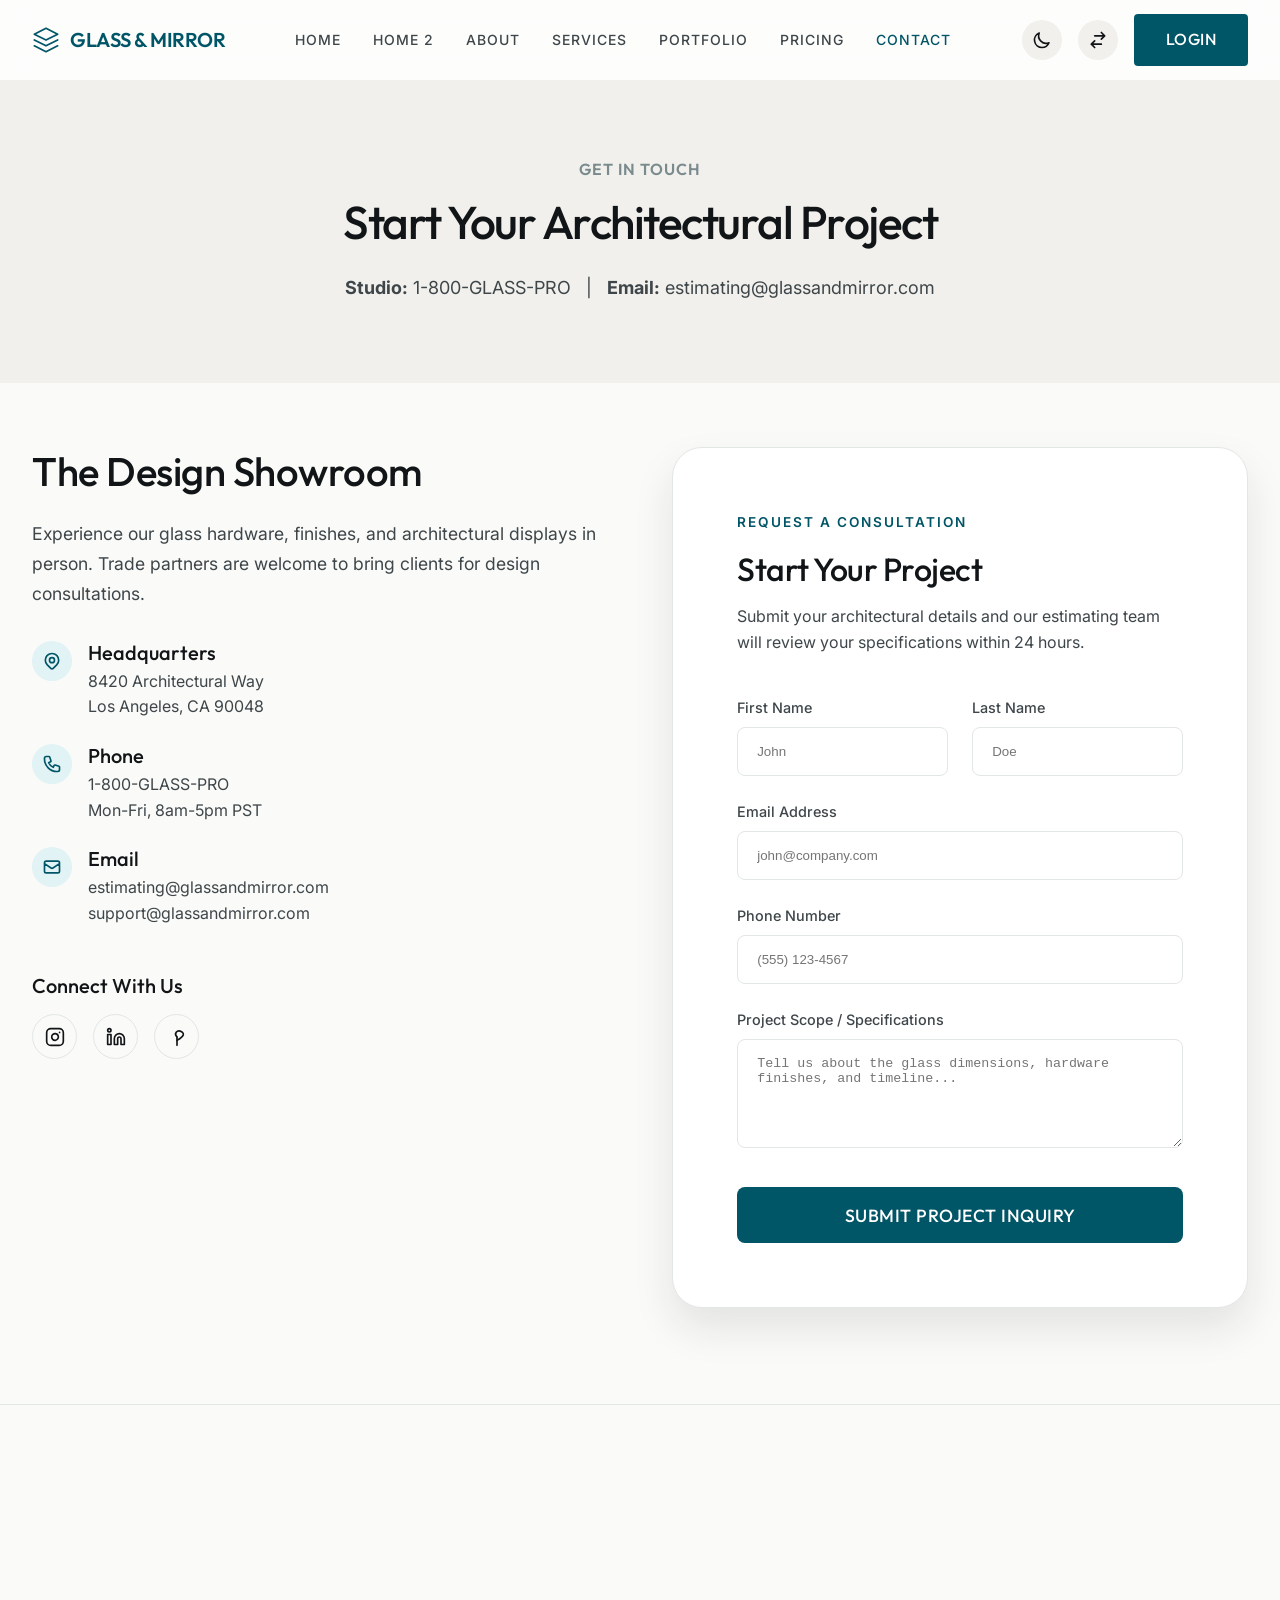
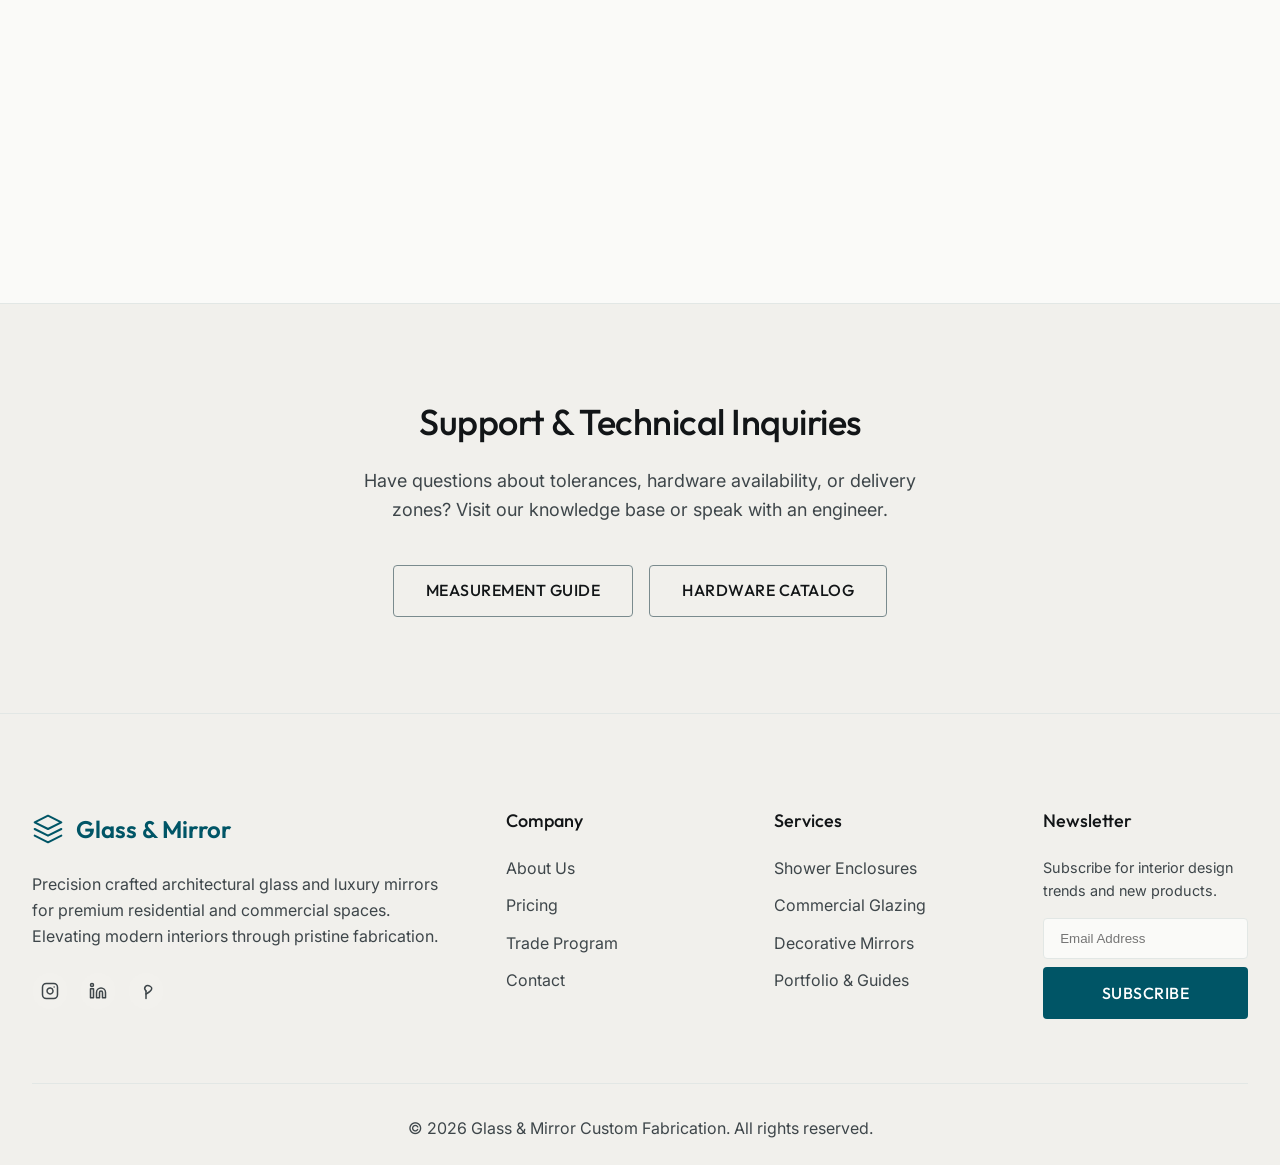
==== contact.html @ 9cc89931 "Initial commit with responsive bug fixes" ====
<!DOCTYPE html>
<html lang="en" dir="ltr">
<head>
    <meta charset="UTF-8">
    <meta name="viewport" content="width=device-width, initial-scale=1.0">
    <title>Contact Us | Glass & Mirror Custom Fabrication</title>
    <link href="https://fonts.googleapis.com/css2?family=Inter:wght@400;500&family=Outfit:wght@400;500;600&display=swap" rel="stylesheet">
    <link rel="stylesheet" href="assets/css/style.css">
    <link rel="stylesheet" href="assets/css/dark-mode.css">
    <link rel="stylesheet" href="assets/css/rtl.css">
    <link rel="icon" type="image/svg+xml" href="assets/images/favicon.svg">
</head>
<body>
    <!-- Navbar -->
    <nav class="navbar">
        <div class="container flex-between">
            <a href="index.html" class="brand" style="display: flex; align-items: center;">
                <svg width="28" height="28" viewBox="0 0 24 24" fill="none" stroke="currentColor" stroke-width="1.5" stroke-linecap="round" stroke-linejoin="round" style="margin-right: 10px;">
                    <polygon points="12 2 2 7 12 12 22 7 12 2"></polygon>
                    <polyline points="2 17 12 22 22 17"></polyline>
                    <polyline points="2 12 12 17 22 12"></polyline>
                </svg>
                Glass & Mirror
            </a>
            <ul class="nav-links">
                <li><a href="index.html" class="nav-link">Home</a></li>
                <li><a href="home-2.html" class="nav-link">Home 2</a></li>
                <li><a href="about.html" class="nav-link">About</a></li>
                <li><a href="services.html" class="nav-link">Services</a></li>
                <li><a href="portfolio.html" class="nav-link">Portfolio</a></li>
                <li><a href="pricing.html" class="nav-link">Pricing</a></li>
                <li><a href="contact.html" class="nav-link active">Contact</a></li>
            </ul>
            <div class="nav-actions">
                <a href="login.html" class="btn btn-primary">Login</a>
                <button id="darkModeToggle" class="icon-btn" aria-label="Toggle Dark Mode">
                    <svg width="20" height="20" fill="none" stroke="currentColor" viewBox="0 0 24 24" xmlns="http://www.w3.org/2000/svg"><path stroke-linecap="round" stroke-linejoin="round" stroke-width="2" d="M20.354 15.354A9 9 0 018.646 3.646 9.003 9.003 0 0012 21a9.003 9.003 0 008.354-5.646z"></path></svg>
                </button>
                <button id="rtlToggle" class="icon-btn" aria-label="Toggle RTL">
                    <svg width="20" height="20" fill="none" stroke="currentColor" viewBox="0 0 24 24" xmlns="http://www.w3.org/2000/svg"><path stroke-linecap="round" stroke-linejoin="round" stroke-width="2" d="M8 7h12m0 0l-4-4m4 4l-4 4m0 6H4m0 0l4 4m-4-4l4-4"></path></svg>
                </button>
                <button class="mobile-menu-btn icon-btn" aria-label="Menu">
                    <svg width="24" height="24" fill="none" stroke="currentColor" viewBox="0 0 24 24" xmlns="http://www.w3.org/2000/svg"><path stroke-linecap="round" stroke-linejoin="round" stroke-width="2" d="M4 6h16M4 12h16M4 18h16"></path></svg>
                </button>
            </div>
        </div>
    </nav>

    <!-- Section 1: Hero & Direct Contact -->
    <section class="section section-bg" style="padding-top: 160px; padding-bottom: 80px; text-align: center;">
        <div class="container reveal">
            <h6 style="color: var(--accent-primary); margin-bottom: 1rem;">Get In Touch</h6>
            <h1 class="hero-title">Start Your Architectural Project</h1>
            <p class="hero-subtitle" style="max-width: 600px; margin: 0 auto;"><strong>Studio:</strong> 1-800-GLASS-PRO &nbsp; | &nbsp; <strong>Email:</strong> estimating@glassandmirror.com</p>
        </div>
    </section>

    <!-- Section 2: Contact Split Layout -->
    <section class="section" style="padding-top: 4rem;">
        <div class="container reveal">
            <div class="grid grid-2" style="gap: 4rem; align-items: start;">
                
                <!-- Left: Details, Map, Socials -->
                <div class="showroom-content" style="display: flex; flex-direction: column; gap: 3rem;">
                    <div>
                        <h2 style="font-size: 2.5rem; color: var(--text-primary); margin-bottom: 1.5rem;">The Design Showroom</h2>
                        <p style="color: var(--text-secondary); font-size: 1.1rem; line-height: 1.7; margin-bottom: 2rem;">Experience our glass hardware, finishes, and architectural displays in person. Trade partners are welcome to bring clients for design consultations.</p>
                        
                        <div style="display: flex; flex-direction: column; gap: 1.5rem;">
                            <div class="contact-item" style="display: flex; align-items: flex-start; gap: 1rem;">
                                <div style="width: 40px; height: 40px; background: rgba(0, 180, 216, 0.1); border-radius: 50%; display: flex; align-items: center; justify-content: center; color: var(--accent-premium); flex-shrink: 0;">
                                    <svg width="20" height="20" fill="none" stroke="currentColor" stroke-width="2" viewBox="0 0 24 24"><path stroke-linecap="round" stroke-linejoin="round" d="M17.657 16.657L13.414 20.9a1.998 1.998 0 01-2.827 0l-4.244-4.243a8 8 0 1111.314 0z"></path><path stroke-linecap="round" stroke-linejoin="round" d="M15 11a3 3 0 11-6 0 3 3 0 016 0z"></path></svg>
                                </div>
                                <div>
                                    <h5 style="color: var(--text-primary); margin-bottom: 0.25rem;">Headquarters</h5>
                                    <p style="color: var(--text-secondary); margin-bottom: 0;">8420 Architectural Way<br>Los Angeles, CA 90048</p>
                                </div>
                            </div>
                            <div class="contact-item" style="display: flex; align-items: flex-start; gap: 1rem;">
                                <div style="width: 40px; height: 40px; background: rgba(0, 180, 216, 0.1); border-radius: 50%; display: flex; align-items: center; justify-content: center; color: var(--accent-premium); flex-shrink: 0;">
                                    <svg width="20" height="20" fill="none" stroke="currentColor" stroke-width="2" viewBox="0 0 24 24"><path stroke-linecap="round" stroke-linejoin="round" d="M3 5a2 2 0 012-2h3.28a1 1 0 01.948.684l1.498 4.493a1 1 0 01-.502 1.21l-2.257 1.13a11.042 11.042 0 005.516 5.516l1.13-2.257a1 1 0 011.21-.502l4.493 1.498a1 1 0 01.684.949V19a2 2 0 01-2 2h-1C9.716 21 3 14.284 3 6V5z"></path></svg>
                                </div>
                                <div>
                                    <h5 style="color: var(--text-primary); margin-bottom: 0.25rem;">Phone</h5>
                                    <p style="color: var(--text-secondary); margin-bottom: 0;">1-800-GLASS-PRO<br>Mon-Fri, 8am-5pm PST</p>
                                </div>
                            </div>
                            <div class="contact-item" style="display: flex; align-items: flex-start; gap: 1rem;">
                                <div style="width: 40px; height: 40px; background: rgba(0, 180, 216, 0.1); border-radius: 50%; display: flex; align-items: center; justify-content: center; color: var(--accent-premium); flex-shrink: 0;">
                                    <svg width="20" height="20" fill="none" stroke="currentColor" stroke-width="2" viewBox="0 0 24 24"><path stroke-linecap="round" stroke-linejoin="round" d="M3 8l7.89 5.26a2 2 0 002.22 0L21 8M5 19h14a2 2 0 002-2V7a2 2 0 00-2-2H5a2 2 0 00-2 2v10a2 2 0 002 2z"></path></svg>
                                </div>
                                <div>
                                    <h5 style="color: var(--text-primary); margin-bottom: 0.25rem;">Email</h5>
                                    <p style="color: var(--text-secondary); margin-bottom: 0;">estimating@glassandmirror.com<br>support@glassandmirror.com</p>
                                </div>
                            </div>
                        </div>
                    </div>

                    <!-- Social Links -->
                    <div>
                        <h5 style="color: var(--text-primary); margin-bottom: 1rem;">Connect With Us</h5>
                        <div class="social-links" style="display: flex; gap: 1rem;">
                            <a href="#" style="width: 45px; height: 45px; border-radius: 50%; border: 1px solid var(--border-color); display: flex; align-items: center; justify-content: center; color: var(--text-primary); transition: 0.3s;" onmouseover="this.style.background='var(--accent-premium)'; this.style.borderColor='var(--accent-premium)'; this.style.color='#fff';" onmouseout="this.style.background='transparent'; this.style.borderColor='var(--border-color)'; this.style.color='var(--text-primary)';">
                                <svg width="20" height="20" fill="none" stroke="currentColor" stroke-width="2" stroke-linecap="round" stroke-linejoin="round" viewBox="0 0 24 24"><rect x="2" y="2" width="20" height="20" rx="5" ry="5"></rect><path d="M16 11.37A4 4 0 1112.63 8 4 4 0 0116 11.37z"></path><line x1="17.5" y1="6.5" x2="17.51" y2="6.5"></line></svg>
                            </a>
                            <a href="#" style="width: 45px; height: 45px; border-radius: 50%; border: 1px solid var(--border-color); display: flex; align-items: center; justify-content: center; color: var(--text-primary); transition: 0.3s;" onmouseover="this.style.background='var(--accent-premium)'; this.style.borderColor='var(--accent-premium)'; this.style.color='#fff';" onmouseout="this.style.background='transparent'; this.style.borderColor='var(--border-color)'; this.style.color='var(--text-primary)';">
                                <svg width="20" height="20" fill="none" stroke="currentColor" stroke-width="2" stroke-linecap="round" stroke-linejoin="round" viewBox="0 0 24 24"><path d="M16 8a6 6 0 016 6v7h-4v-7a2 2 0 00-2-2 2 2 0 00-2 2v7h-4v-7a6 6 0 016-6z"></path><rect x="2" y="9" width="4" height="12"></rect><circle cx="4" cy="4" r="2"></circle></svg>
                            </a>
                            <a href="#" style="width: 45px; height: 45px; border-radius: 50%; border: 1px solid var(--border-color); display: flex; align-items: center; justify-content: center; color: var(--text-primary); transition: 0.3s;" onmouseover="this.style.background='var(--accent-premium)'; this.style.borderColor='var(--accent-premium)'; this.style.color='#fff';" onmouseout="this.style.background='transparent'; this.style.borderColor='var(--border-color)'; this.style.color='var(--text-primary)';">
                                <svg width="20" height="20" fill="none" stroke="currentColor" stroke-width="2" stroke-linecap="round" stroke-linejoin="round" viewBox="0 0 24 24"><line x1="12" y1="12" x2="12" y2="22"></line><path d="M12 12c-4-4 0-10 6-6s-6 10-6 10"></path></svg>
                            </a>
                        </div>
                    </div>
                </div>


                <!-- Right: Contact Form -->
                <div style="background: var(--bg-card); padding: clamp(1.5rem, 5vw, 4rem); border-radius: 30px; border: 1px solid var(--border-color); box-shadow: var(--shadow-hover); position: sticky; top: 120px;">
                    <div class="contact-form-header">
                        <span class="eyebrow" style="color: var(--accent-premium); letter-spacing: 2px; text-transform: uppercase; font-weight: 600; font-size: 0.85rem; margin-bottom: 1rem; display: block;">Request a Consultation</span>
                        <h2 style="margin-bottom: 1rem; font-size: 2rem;">Start Your Project</h2>
                        <p style="color: var(--text-secondary); margin-bottom: 2.5rem; line-height: 1.6;">Submit your architectural details and our estimating team will review your specifications within 24 hours.</p>
                    </div>
                    
                    <form>
                        <div class="grid grid-2" style="gap: 1.5rem; margin-bottom: 1.5rem;">
                            <div>
                                <label style="display: block; margin-bottom: 0.5rem; font-weight: 500; font-size: 0.9rem; color: var(--text-secondary);">First Name</label>
                                <input type="text" placeholder="John" style="width: 100%; padding: 1rem 1.2rem; border: 1px solid var(--border-color); border-radius: 8px; background: rgba(255,255,255,0.02); color: var(--text-primary); outline: none; transition: 0.3s;" onfocus="this.style.borderColor='var(--accent-premium)'" onblur="this.style.borderColor='var(--border-color)'">
                            </div>
                            <div>
                                <label style="display: block; margin-bottom: 0.5rem; font-weight: 500; font-size: 0.9rem; color: var(--text-secondary);">Last Name</label>
                                <input type="text" placeholder="Doe" style="width: 100%; padding: 1rem 1.2rem; border: 1px solid var(--border-color); border-radius: 8px; background: rgba(255,255,255,0.02); color: var(--text-primary); outline: none; transition: 0.3s;" onfocus="this.style.borderColor='var(--accent-premium)'" onblur="this.style.borderColor='var(--border-color)'">
                            </div>
                        </div>
                        <div style="margin-bottom: 1.5rem;">
                            <label style="display: block; margin-bottom: 0.5rem; font-weight: 500; font-size: 0.9rem; color: var(--text-secondary);">Email Address</label>
                            <input type="email" placeholder="john@company.com" style="width: 100%; padding: 1rem 1.2rem; border: 1px solid var(--border-color); border-radius: 8px; background: rgba(255,255,255,0.02); color: var(--text-primary); outline: none; transition: 0.3s;" onfocus="this.style.borderColor='var(--accent-premium)'" onblur="this.style.borderColor='var(--border-color)'">
                        </div>
                        <div style="margin-bottom: 1.5rem;">
                            <label style="display: block; margin-bottom: 0.5rem; font-weight: 500; font-size: 0.9rem; color: var(--text-secondary);">Phone Number</label>
                            <input type="tel" placeholder="(555) 123-4567" style="width: 100%; padding: 1rem 1.2rem; border: 1px solid var(--border-color); border-radius: 8px; background: rgba(255,255,255,0.02); color: var(--text-primary); outline: none; transition: 0.3s;" onfocus="this.style.borderColor='var(--accent-premium)'" onblur="this.style.borderColor='var(--border-color)'">
                        </div>
                        <div style="margin-bottom: 2rem;">
                            <label style="display: block; margin-bottom: 0.5rem; font-weight: 500; font-size: 0.9rem; color: var(--text-secondary);">Project Scope / Specifications</label>
                            <textarea rows="5" placeholder="Tell us about the glass dimensions, hardware finishes, and timeline..." style="width: 100%; padding: 1rem 1.2rem; border: 1px solid var(--border-color); border-radius: 8px; background: rgba(255,255,255,0.02); color: var(--text-primary); resize: vertical; outline: none; transition: 0.3s;" onfocus="this.style.borderColor='var(--accent-premium)'" onblur="this.style.borderColor='var(--border-color)'"></textarea>
                        </div>
                        <button type="submit" class="btn btn-primary" style="width: 100%; height: auto; min-height: 56px; padding: 1rem; justify-content: center; font-size: 1.1rem; border-radius: 8px;">Submit Project Inquiry</button>
                    </form>
                </div>
                
            </div>
        </div>
    </section>

    <!-- Section 3: Full Width Map -->
    <section style="margin-bottom: 0;">
        <div style="width: 100%; height: 500px; border-top: 1px solid var(--border-color); border-bottom: 1px solid var(--border-color); overflow: hidden;">
            <iframe src="https://www.google.com/maps/embed?pb=!1m18!1m12!1m3!1d3304.763462948602!2d-118.37549748478413!3d34.07559128060012!2m3!1f0!2f0!3f0!3m2!1i1024!2i768!4f13.1!3m3!1m2!1s0x80c2b936d5b060cb%3A0x4a9d702d0b5e3f01!2sWest%20Hollywood%2C%20CA!5e0!3m2!1sen!2sus!4v1680123456789!5m2!1sen!2sus" width="100%" height="100%" style="border:0;" allowfullscreen="" loading="lazy" referrerpolicy="no-referrer-when-downgrade"></iframe>
        </div>
    </section>
    <!-- Section 4: General FAQ Support -->
    <section class="section section-bg text-center">
        <div class="container reveal">
            <h2 style="margin-bottom: 1.5rem;">Support & Technical Inquiries</h2>
            <p class="text-large" style="max-width: 600px; margin: 0 auto 2.5rem;">Have questions about tolerances, hardware availability, or delivery zones? Visit our knowledge base or speak with an engineer.</p>
            <div class="flex-center" style="gap: 1rem;">
                <a href="portfolio.html" class="btn btn-secondary">Measurement Guide</a>
                <a href="#" class="btn btn-secondary">Hardware Catalog</a>
            </div>
        </div>
    </section>

    <!-- Footer -->
    <footer class="footer">
        <div class="container">
            <div class="footer-grid">
                <div>
                    <a href="index.html" class="footer-brand" style="display: flex; align-items: center;">
                        <svg width="32" height="32" viewBox="0 0 24 24" fill="none" stroke="currentColor" stroke-width="1.5" stroke-linecap="round" stroke-linejoin="round" style="margin-right: 12px;">
                            <polygon points="12 2 2 7 12 12 22 7 12 2"></polygon>
                            <polyline points="2 17 12 22 22 17"></polyline>
                            <polyline points="2 12 12 17 22 12"></polyline>
                        </svg>
                        Glass & Mirror
                    </a>
                    <p>Precision crafted architectural glass and luxury mirrors for premium residential and commercial spaces. Elevating modern interiors through pristine fabrication.</p>
                    <div class="footer-socials" style="margin-top: 1.5rem; display: flex; gap: 0.75rem;">
                        <a href="#" class="social-icon" aria-label="Instagram">
                            <svg width="18" height="18" fill="none" stroke="currentColor" stroke-width="2" stroke-linecap="round" stroke-linejoin="round" viewBox="0 0 24 24"><rect x="2" y="2" width="20" height="20" rx="5" ry="5"></rect><path d="M16 11.37A4 4 0 1112.63 8 4 4 0 0116 11.37z"></path><line x1="17.5" y1="6.5" x2="17.51" y2="6.5"></line></svg>
                        </a>
                        <a href="#" class="social-icon" aria-label="LinkedIn">
                            <svg width="18" height="18" fill="none" stroke="currentColor" stroke-width="2" stroke-linecap="round" stroke-linejoin="round" viewBox="0 0 24 24"><path d="M16 8a6 6 0 016 6v7h-4v-7a2 2 0 00-2-2 2 2 0 00-2 2v7h-4v-7a6 6 0 016-6z"></path><rect x="2" y="9" width="4" height="12"></rect><circle cx="4" cy="4" r="2"></circle></svg>
                        </a>
                        <a href="#" class="social-icon" aria-label="Pinterest">
                            <svg width="18" height="18" fill="none" stroke="currentColor" stroke-width="2" stroke-linecap="round" stroke-linejoin="round" viewBox="0 0 24 24"><line x1="12" y1="12" x2="12" y2="22"></line><path d="M12 12c-4-4 0-10 6-6s-6 10-6 10"></path></svg>
                        </a>
                    </div>
                </div>
                <div>
                    <h5 class="footer-title">Company</h5>
                    <ul class="footer-links">
                        <li><a href="about.html">About Us</a></li>
                        <li><a href="pricing.html">Pricing</a></li>
                        <li><a href="#">Trade Program</a></li>
                        <li><a href="contact.html">Contact</a></li>
                    </ul>
                </div>
                <div>
                    <h5 class="footer-title">Services</h5>
                    <ul class="footer-links">
                        <li><a href="services.html">Shower Enclosures</a></li>
                        <li><a href="services.html">Commercial Glazing</a></li>
                        <li><a href="services.html">Decorative Mirrors</a></li>
                        <li><a href="portfolio.html">Portfolio & Guides</a></li>
                    </ul>
                </div>
                <div>
                    <h5 class="footer-title">Newsletter</h5>
                    <p style="margin-bottom: 1rem; color: var(--text-secondary); font-size: 0.9rem;">Subscribe for interior design trends and new products.</p>
                    <form class="newsletter-form" style="display: flex; gap: 0.5rem; flex-direction: column;">
                        <input type="email" placeholder="Email Address" required style="padding: 0.75rem 1rem; border-radius: 4px; border: 1px solid var(--border-color); background: var(--bg-primary); color: var(--text-primary); width: 100%; outline: none; transition: 0.3s;">
                        <button type="submit" class="btn btn-primary" style="padding: 0.75rem 1rem; width: 100%; justify-content: center;">Subscribe</button>
                    </form>
                </div>
            </div>
            <div class="footer-bottom">
                <p>&copy; 2026 Glass & Mirror Custom Fabrication. All rights reserved.</p>
            </div>
        </div>
    </footer>

    <!-- Back to Top -->
    <button id="backToTop" class="back-to-top" aria-label="Back to Top">
        <svg width="24" height="24" fill="none" stroke="currentColor" viewBox="0 0 24 24" xmlns="http://www.w3.org/2000/svg"><path stroke-linecap="round" stroke-linejoin="round" stroke-width="2" d="M5 15l7-7 7 7"></path></svg>
    </button>
    <script src="assets/js/main.js"></script>
</body>
</html>
---- assets/css/style.css ----
/* ==========================================================================
   Base Styles & Variables
   ========================================================================== */
:root {
    /* Primary Colors */
    --bg-primary: #FAFAF8;
    --bg-secondary: #F1F0EC;
    --bg-card: #FFFFFF;
    
    /* Accents */
    --accent-primary: #7A8B8E;
    --accent-secondary: #AEB8B3;
    --accent-premium: #005566; /* Deep luxury cerulean */
    --accent-glass: #E7F1F4;
    
    /* Text */
    --text-primary: #121517;
    --text-secondary: #3E464A;
    
    /* Utilities */
    --border-color: #E2E7E5;
    --shadow-soft: 0 10px 30px rgba(32, 37, 41, 0.05);
    --shadow-hover: 0 20px 40px rgba(32, 37, 41, 0.1);
    --transition-smooth: all 0.4s cubic-bezier(0.25, 1, 0.5, 1);
    --glass-bg: rgba(255, 255, 255, 0.85);
    --glass-border: rgba(255, 255, 255, 0.2);
    
    /* Container Widths */
    --container-max: 1280px;
    --container-padding: 2rem;
}

/* Base Reset */
* {
    margin: 0;
    padding: 0;
    box-sizing: border-box;
}

html {
    scroll-behavior: smooth;
    font-size: 16px;
    overflow-x: hidden;
}

body {
    font-family: 'Inter', -apple-system, BlinkMacSystemFont, 'Segoe UI', Roboto, Helvetica, Arial, sans-serif;
    background-color: var(--bg-primary);
    color: var(--text-primary);
    line-height: 1.6;
    overflow-x: hidden;
    -webkit-font-smoothing: antialiased;
    -moz-osx-font-smoothing: grayscale;
}

/* ==========================================================================
   Typography
   ========================================================================== */
h1, h2, h3, h4, h5, h6 {
    font-family: 'Outfit', 'Inter', sans-serif;
    color: var(--text-primary);
    line-height: 1.2;
    margin-bottom: 1rem;
}

h1 {
    font-size: 58px;
    font-weight: 500;
    letter-spacing: -1.5px;
}

h2 {
    font-size: 40px;
    font-weight: 500;
    letter-spacing: -0.5px;
}

h3 { font-size: 28px; font-weight: 500; }
h4 { font-size: 24px; font-weight: 500; }
h5 { font-size: 20px; font-weight: 500; }
h6 { font-size: 16px; font-weight: 600; text-transform: uppercase; letter-spacing: 1px; color: var(--accent-primary); }

p {
    font-size: 1rem;
    font-weight: 400;
    color: var(--text-secondary);
    margin-bottom: 1.5rem;
}

.text-large { font-size: 1.125rem; font-weight: 400; }
.text-small { font-size: 0.875rem; }
.text-center { text-align: center; }

a {
    color: var(--accent-primary);
    text-decoration: none;
    transition: var(--transition-smooth);
}

a:hover {
    color: var(--text-primary);
}

img {
    max-width: 100%;
    height: auto;
    display: block;
    object-fit: cover;
    object-position: center;
}

/* ==========================================================================
   Layout
   ========================================================================== */
.container {
    width: 100%;
    max-width: var(--container-max);
    margin: 0 auto;
    padding: 0 var(--container-padding);
}

.section {
    padding: 6rem 0;
}

.section-bg {
    background-color: var(--bg-secondary);
}

.grid {
    display: grid;
    gap: 2rem;
}

.grid-2 { grid-template-columns: repeat(2, 1fr); }
.grid-3 { grid-template-columns: repeat(3, 1fr); }
.grid-4 { grid-template-columns: repeat(4, 1fr); }

.flex-center {
    display: flex;
    align-items: center;
    justify-content: center;
}

.flex-between {
    display: flex;
    align-items: center;
    justify-content: space-between;
}

.align-center {
    align-items: center;
}

/* ==========================================================================
   Buttons
   ========================================================================== */
.btn {
    display: inline-flex;
    align-items: center;
    justify-content: center;
    height: 52px;
    padding: 0 2rem;
    border-radius: 4px;
    font-family: 'Outfit', sans-serif;
    font-size: 1rem;
    font-weight: 500;
    text-transform: uppercase;
    letter-spacing: 0.5px;
    cursor: pointer;
    transition: var(--transition-smooth);
    border: none;
    outline: none;
}

.btn-primary {
    background-color: var(--accent-premium);
    color: #ffffff;
}

.btn-primary:hover {
    background-color: #003642;
    color: #ffffff;
    transform: translateY(-2px);
    box-shadow: 0 10px 20px rgba(0, 85, 102, 0.3);
}

.btn-secondary {
    background-color: transparent;
    color: var(--text-primary);
    border: 1px solid var(--accent-primary);
}

.btn-secondary:hover {
    background-color: var(--bg-secondary);
    border-color: var(--text-primary);
    transform: translateY(-2px);
}

.btn-accent {
    background-color: var(--text-primary);
    color: #fff;
}

.btn-accent:hover {
    background-color: var(--accent-primary);
    transform: translateY(-2px);
}

/* ==========================================================================
   Navbar
   ========================================================================== */
.navbar {
    position: fixed;
    top: 0;
    left: 0;
    width: 100%;
    height: 80px;
    z-index: 1000;
    background: var(--glass-bg);
    backdrop-filter: blur(12px);
    -webkit-backdrop-filter: blur(12px);
    border-bottom: 1px solid var(--glass-border);
    transition: var(--transition-smooth);
}

.navbar .container {
    height: 100%;
}

.brand {
    font-family: 'Outfit', sans-serif;
    font-size: 1.25rem;
    font-weight: 600;
    color: var(--accent-premium);
    letter-spacing: -0.5px;
    text-transform: uppercase;
}

.nav-links {
    display: flex;
    list-style: none;
    gap: 2rem;
}

.nav-link {
    color: var(--text-secondary);
    font-size: 0.875rem;
    font-weight: 500;
    text-transform: uppercase;
    letter-spacing: 1px;
}

.nav-link:hover, .nav-link.active {
    color: var(--accent-premium);
}

.nav-actions {
    display: flex;
    gap: 1rem;
    align-items: center;
}

.nav-actions #darkModeToggle { order: 1; }
.nav-actions #rtlToggle { order: 2; }
.nav-actions .btn-primary { order: 3; }
.nav-actions .mobile-menu-btn { order: 4; }

.icon-btn {
    background: none;
    border: none;
    color: var(--text-primary);
    font-size: 1.25rem;
    cursor: pointer;
    transition: var(--transition-smooth);
    width: 40px;
    height: 40px;
    display: flex;
    align-items: center;
    justify-content: center;
    border-radius: 50%;
    background-color: var(--bg-secondary);
}

.icon-btn:hover {
    background-color: rgba(0, 0, 0, 0.05);
    color: var(--accent-premium);
}

.mobile-menu-btn {
    display: none;
}

/* ==========================================================================
   Hero Sections
   ========================================================================== */
.hero {
    height: 100vh;
    min-height: 700px;
    position: relative;
    display: flex;
    align-items: center;
    padding-top: 80px;
    overflow: hidden;
}

@keyframes glassShimmer {
    0% { background-position: 200% center; }
    100% { background-position: -200% center; }
}

@keyframes premiumReveal {
    0% {
        opacity: 0;
        transform: translateY(60px) scale(0.95) translateZ(0);
        filter: blur(20px);
        letter-spacing: 2px;
    }
    100% {
        opacity: 1;
        transform: translateY(0) scale(1) translateZ(0);
        filter: blur(0);
        letter-spacing: normal;
    }
}

.hero-bg {
    position: absolute;
    top: 0;
    left: 0;
    width: 100%;
    height: 100%;
    z-index: -1;
}

.hero-bg img {
    width: 100%;
    height: 100%;
    object-fit: cover;
    transform: scale(1.05);
    animation: slowZoom 20s ease-out forwards;
}

.hero-overlay {
    position: absolute;
    top: 0;
    left: 0;
    width: 100%;
    height: 100%;
    background: linear-gradient(to right, rgba(23, 26, 28, 0.95) 0%, rgba(23, 26, 28, 0.6) 100%);
    z-index: -1;
}

.hero-content {
    max-width: 750px;
}

.hero .hero-content {
    margin: 0 auto;
    text-align: center;
}

.hero-title {
    margin-bottom: 1.5rem;
}

.hero .hero-title {
    opacity: 0;
    transform: translateY(50px);
    filter: blur(15px);
    background: linear-gradient(
        110deg,
        #F6F7F8 0%,
        #F6F7F8 45%,
        #ffffff 50%,
        #F6F7F8 55%,
        #F6F7F8 100%
    );
    background-size: 200% auto;
    -webkit-background-clip: text;
    -webkit-text-fill-color: transparent;
    background-clip: text;
    color: transparent;
    animation: 
        premiumReveal 1.8s cubic-bezier(0.16, 1, 0.3, 1) forwards 0.2s,
        glassShimmer 8s linear infinite 3.5s;
}

.hero-subtitle {
    font-size: 1.125rem;
    margin-bottom: 2.5rem;
}

.hero .hero-subtitle {
    color: rgba(246, 247, 248, 0.9);
    opacity: 0;
    transform: translateY(60px) scale(0.95);
    filter: blur(20px);
    animation: premiumReveal 1.6s cubic-bezier(0.16, 1, 0.3, 1) forwards 0.4s;
}

.hero-buttons {
    display: flex;
    gap: 1rem;
}

.hero .hero-buttons {
    opacity: 0;
    transform: translateY(60px) scale(0.95);
    filter: blur(20px);
    animation: premiumReveal 1.6s cubic-bezier(0.16, 1, 0.3, 1) forwards 0.6s;
    justify-content: center;
}

.hero .btn-secondary {
    color: #F6F7F8;
    border-color: rgba(246, 247, 248, 0.3);
}

.hero .btn-secondary:hover {
    background-color: rgba(255, 255, 255, 0.1);
    border-color: #F6F7F8;
}

/* Hero 2 - Architectural Reveal */
.hero-split {
    display: flex;
    height: 100vh;
    min-height: 700px;
    padding-top: 80px;
}

.hero-split-content {
    flex: 1;
    display: flex;
    align-items: center;
    padding: 0 4rem;
    background-color: var(--bg-secondary);
}

.hero-split-image {
    flex: 1;
    position: relative;
    overflow: hidden;
}

.hero-split-image img {
    width: 100%;
    height: 100%;
    object-fit: cover;
}

/* ==========================================================================
   Cards
   ========================================================================== */
.card {
    background-color: var(--bg-card);
    border: 1px solid var(--border-color);
    border-radius: 4px;
    overflow: hidden;
    transition: var(--transition-smooth);
    height: 100%;
    display: flex;
    flex-direction: column;
}

.card:hover {
    box-shadow: var(--shadow-hover);
    transform: translateY(-5px);
    border-color: transparent;
}

.card-img-wrapper {
    position: relative;
    padding-top: 65%;
    overflow: hidden;
}

.card-img-wrapper img {
    position: absolute;
    top: 0;
    left: 0;
    width: 100%;
    height: 100%;
    object-fit: cover;
    transition: transform 0.6s cubic-bezier(0.25, 1, 0.5, 1);
}

.card:hover .card-img-wrapper img {
    transform: scale(1.05);
}

.card-body {
    padding: 2.5rem;
    flex-grow: 1;
    display: flex;
    flex-direction: column;
}

.card-title {
    margin-bottom: 1rem;
}

.card-text {
    flex-grow: 1;
}

.card-footer {
    margin-top: 1.5rem;
}

/* ==========================================================================
   Footer
   ========================================================================== */
.footer {
    background-color: var(--bg-secondary);
    color: var(--text-primary);
    padding: 6rem 0 0;
    border-top: 1px solid var(--border-color);
}

.footer-grid {
    display: grid;
    grid-template-columns: 2fr 1fr 1fr 1fr;
    gap: 4rem;
    margin-bottom: 4rem;
}

.footer-brand {
    font-family: 'Outfit', sans-serif;
    font-size: 1.5rem;
    font-weight: 600;
    color: var(--accent-premium);
    margin-bottom: 1.5rem;
    display: block;
}

.footer p {
    color: var(--text-secondary);
}

.footer-title {
    color: var(--text-primary);
    font-size: 1.125rem;
    margin-bottom: 1.5rem;
}

.footer-links {
    list-style: none;
}

.footer-links li {
    margin-bottom: 0.75rem;
}

.footer-links a {
    color: var(--text-secondary);
}

.footer-links a:hover {
    color: var(--accent-premium);
}

.footer-bottom {
    border-top: 1px solid var(--border-color);
    padding-top: 2rem;
    padding-bottom: 1.5rem;
    text-align: center;
    color: var(--text-secondary);
    font-size: 0.875rem;
}

.footer-bottom p {
    margin-bottom: 0;
}

/* ==========================================================================
   Animations
   ========================================================================== */
@keyframes fadeUp {
    from { opacity: 0; transform: translateY(30px); }
    to { opacity: 1; transform: translateY(0); }
}

@keyframes slowZoom {
    from { transform: scale(1); }
    to { transform: scale(1.05); }
}

.reveal {
    opacity: 0;
    transform: translateY(30px);
    transition: var(--transition-smooth);
}

.reveal.active {
    opacity: 1;
    transform: translateY(0);
}

/* ==========================================================================
   Responsive
   ========================================================================== */
@media (max-width: 1280px) {
    h1 { font-size: 46px; }
    h2 { font-size: 36px; }
    .hero-split-content { padding: 0 2rem; }
}

@media (max-width: 1024px) {
    .grid-4 { grid-template-columns: repeat(2, 1fr); }
    .grid-3 { grid-template-columns: repeat(2, 1fr); }
    
    .nav-links {
        display: flex;
        flex-direction: column;
        position: fixed;
        top: 0;
        right: -320px;
        width: 300px;
        height: 100vh;
        background-color: var(--bg-card);
        padding: 5rem 2rem 2rem;
        transition: right 0.4s ease;
        z-index: 998;
        box-shadow: -5px 0 30px rgba(0,0,0,0.1);
        gap: 1.5rem;
    }
    
    body.menu-open .nav-links {
        right: 0;
    }
    
    body.menu-open {
        overflow: hidden;
    }

    .nav-actions {
        display: flex;
        flex-direction: row;
        flex-wrap: wrap;
        position: fixed;
        bottom: 0;
        right: -320px;
        width: 300px;
        padding: 2rem;
        gap: 1rem;
        justify-content: center;
        transition: right 0.4s ease;
        z-index: 999;
    }
    
    .nav-actions .btn-primary {
        width: 100%;
        justify-content: center;
        order: -1; /* Place above the toggles */
        margin-bottom: 0.5rem;
    }
    
    body.menu-open .nav-actions {
        right: 0;
    }

    .mobile-menu-btn {
        display: flex;
        position: fixed;
        top: 1.25rem;
        right: 1.5rem;
        z-index: 1001;
        background-color: var(--bg-card);
        border-radius: 4px;
    }

    body::after {
        content: "";
        position: fixed;
        top: 0; left: 0; right: 0; bottom: 0;
        background: rgba(0,0,0,0.5);
        z-index: 997;
        opacity: 0;
        visibility: hidden;
        transition: 0.3s ease;
    }
    body.menu-open::after {
        opacity: 1;
        visibility: visible;
    }

    .footer-grid {
        grid-template-columns: repeat(2, 1fr);
        gap: 2rem;
    }
}

@media (max-width: 768px) {
    :root {
        --container-padding: 1.5rem;
    }

    h1 { font-size: 36px; }
    h2 { font-size: 30px; }
    
    .grid-2, .grid-3, .grid-4 { 
        grid-template-columns: 1fr; 
    }
    
    .hero-buttons {
        flex-direction: column;
    }

    .hero-split {
        flex-direction: column;
        height: auto;
    }

    .hero-split-content {
        padding: 4rem 1.5rem;
    }

    .hero-split-image {
        height: 400px;
    }

    .footer-grid {
        grid-template-columns: 1fr;
    }
}

/* Back to Top */
.back-to-top {
    position: fixed;
    bottom: 2rem;
    right: 2rem;
    width: 48px;
    height: 48px;
    background-color: var(--bg-secondary);
    color: var(--text-primary);
    border: 1px solid var(--border-color);
    border-radius: 50%;
    display: flex;
    align-items: center;
    justify-content: center;
    cursor: pointer;
    transition: var(--transition-smooth);
    z-index: 999;
    opacity: 0;
    pointer-events: none;
    transform: translateY(20px);
}

.back-to-top.visible {
    opacity: 1;
    pointer-events: auto;
    transform: translateY(0);
}

.back-to-top:hover {
    background-color: var(--accent-premium);
    color: #ffffff;
    border-color: transparent;
    transform: translateY(-5px);
    box-shadow: 0 10px 20px rgba(0, 85, 102, 0.2);
}

/* Footer Additions */
.footer-socials .social-icon {
    display: inline-flex;
    align-items: center;
    justify-content: center;
    width: 36px;
    height: 36px;
    border-radius: 50%;
    background-color: rgba(255,255,255,0.05);
    color: var(--text-secondary);
    transition: var(--transition-smooth);
}

.footer-socials .social-icon:hover {
    background-color: var(--accent-premium);
    color: #ffffff;
    transform: translateY(-3px);
}

.newsletter-form input:focus {
    border-color: var(--accent-premium) !important;
}

/* ==========================================================================
   Ultra Premium Hero Sections
   ========================================================================== */
.premium-hero {
    height: 100vh;
    min-height: 800px;
    position: relative;
    display: flex;
    align-items: center;
    overflow: hidden;
    background-color: #0d1114; /* Dark luxury base */
}

.premium-gradient {
    background: linear-gradient(135deg, rgba(13, 17, 20, 0.95) 0%, rgba(13, 17, 20, 0.7) 40%, rgba(0, 180, 216, 0.1) 100%);
    z-index: 0;
}

.ambient-light-beam {
    position: absolute;
    top: -50%; left: -20%;
    width: 70%; height: 200%;
    background: linear-gradient(90deg, transparent, rgba(0, 180, 216, 0.05), transparent);
    transform: rotate(35deg);
    animation: sweepBeam 15s infinite linear;
    z-index: 0;
    pointer-events: none;
}

@keyframes sweepBeam {
    0% { transform: rotate(35deg) translateX(-100%); }
    100% { transform: rotate(35deg) translateX(200%); }
}

.hero-grid {
    display: grid;
    grid-template-columns: 1.2fr 1fr;
    gap: 4rem;
    align-items: center;
    width: 100%;
}

.hero-content-left {
    display: flex;
    flex-direction: column;
    align-items: flex-start;
    text-align: left;
    max-width: 650px;
}

.glass-badge {
    display: inline-flex;
    align-items: center;
    gap: 0.5rem;
    padding: 0.5rem 1rem;
    background: rgba(255, 255, 255, 0.05);
    backdrop-filter: blur(10px);
    -webkit-backdrop-filter: blur(10px);
    border: 1px solid rgba(255, 255, 255, 0.1);
    border-radius: 100px;
    color: #00B4D8;
    font-size: 0.85rem;
    font-weight: 600;
    text-transform: uppercase;
    letter-spacing: 1px;
    margin-bottom: 2rem;
}

.pulse-dot {
    width: 8px; height: 8px;
    background-color: #00B4D8;
    border-radius: 50%;
    box-shadow: 0 0 10px #00B4D8;
    animation: pulseCyan 2s infinite;
}

@keyframes pulseCyan {
    0% { box-shadow: 0 0 0 0 rgba(0, 180, 216, 0.7); }
    70% { box-shadow: 0 0 0 10px rgba(0, 180, 216, 0); }
    100% { box-shadow: 0 0 0 0 rgba(0, 180, 216, 0); }
}

.premium-hero .hero-title {
    font-size: clamp(2.5rem, 5vw, 4.5rem);
    line-height: 1.1;
    color: #ffffff;
    margin-bottom: 1.5rem;
    background: none;
    -webkit-text-fill-color: initial;
}

.premium-hero .hero-subtitle {
    font-size: 1.125rem;
    color: rgba(255, 255, 255, 0.7);
    line-height: 1.6;
    margin-bottom: 2.5rem;
}

.premium-btn {
    background-color: #00B4D8 !important;
    color: #fff !important;
    border-color: #00B4D8 !important;
}
.premium-btn:hover {
    background-color: #0096B4 !important;
    box-shadow: 0 10px 30px rgba(0, 180, 216, 0.3) !important;
}

.premium-btn-outline {
    background: rgba(255, 255, 255, 0.05);
    backdrop-filter: blur(10px);
    color: #fff;
    border: 1px solid rgba(255, 255, 255, 0.2);
    display: inline-flex;
    align-items: center;
    justify-content: center;
    height: 52px;
    padding: 0 2rem;
    border-radius: 4px;
    font-family: 'Outfit', sans-serif;
    font-weight: 500;
    text-transform: uppercase;
    text-decoration: none;
    transition: all 0.3s ease;
}
.premium-btn-outline:hover {
    background: rgba(255, 255, 255, 0.1);
    border-color: #fff;
}

.trust-row {
    margin-top: 3rem;
    display: flex;
    flex-direction: column;
    gap: 0.5rem;
}

.stars {
    color: #00B4D8;
    font-size: 1.25rem;
    letter-spacing: 2px;
}

.trust-stats {
    display: flex;
    align-items: center;
    gap: 1rem;
    color: rgba(255, 255, 255, 0.6);
    font-size: 0.85rem;
}

.trust-stats .dot {
    color: rgba(255, 255, 255, 0.2);
}

/* 3D Showcase Right Side */
.hero-showcase {
    position: relative;
    height: 600px;
    width: 100%;
    perspective: 1000px;
}

.floating-glass {
    position: absolute;
    background: linear-gradient(135deg, rgba(255,255,255,0.1) 0%, rgba(255,255,255,0.02) 100%);
    backdrop-filter: blur(20px);
    -webkit-backdrop-filter: blur(20px);
    border: 1px solid rgba(255, 255, 255, 0.15);
    box-shadow: 0 30px 60px rgba(0,0,0,0.3), inset 0 0 20px rgba(255,255,255,0.05);
    border-radius: 24px;
}

.showcase-panel-1 {
    width: 280px; height: 420px;
    top: 50%; left: 50%;
    transform: translate(-50%, -50%) rotateY(-15deg);
    z-index: 2;
    animation: floatShowcase1 8s ease-in-out infinite alternate;
}
.showcase-panel-2 {
    width: 220px; height: 320px;
    top: 10%; right: 5%;
    background: linear-gradient(135deg, rgba(0,180,216,0.1) 0%, rgba(255,255,255,0.02) 100%);
    transform: rotateY(-10deg) translateZ(-50px);
    z-index: 1;
    animation: floatShowcase2 12s ease-in-out infinite alternate;
}
.showcase-panel-3 {
    width: 180px; height: 260px;
    bottom: 5%; left: 10%;
    transform: rotateY(20deg) translateZ(50px);
    z-index: 3;
    animation: floatShowcase3 10s ease-in-out infinite alternate;
}

.glass-stat-card {
    position: absolute;
    background: rgba(20, 24, 28, 0.6);
    backdrop-filter: blur(15px);
    -webkit-backdrop-filter: blur(15px);
    border: 1px solid rgba(255, 255, 255, 0.1);
    padding: 1.5rem;
    border-radius: 16px;
    display: flex;
    flex-direction: column;
    gap: 0.25rem;
    box-shadow: 0 20px 40px rgba(0,0,0,0.2);
    z-index: 4;
}

.glass-stat-card .stat-number {
    font-size: 1.75rem;
    font-weight: 700;
    color: #fff;
    font-family: 'Outfit', sans-serif;
}

.glass-stat-card .stat-label {
    font-size: 0.8rem;
    color: rgba(255, 255, 255, 0.6);
    text-transform: uppercase;
    letter-spacing: 1px;
}
/* Old hero showcase styles removed */
.premium-text-reveal {
    opacity: 0;
    transform: translateY(40px);
    filter: blur(10px);
    animation: premiumFadeUp 1.2s cubic-bezier(0.16, 1, 0.3, 1) forwards;
}
.delay-1 { animation-delay: 0.2s; }
.delay-2 { animation-delay: 0.4s; }
.delay-3 { animation-delay: 0.6s; }

@keyframes premiumFadeUp {
    100% { opacity: 1; transform: translateY(0); filter: blur(0); }
}

@media (max-width: 1024px) {
    .hero-grid { grid-template-columns: 1fr; text-align: center; gap: 2rem; }
    .hero-content-left { align-items: center; margin: 0 auto; padding-top: 60px; }
    .trust-stats { justify-content: center; flex-wrap: wrap; }
    .hero-showcase { display: none; }
}
/* ==========================================================================
   Ultra-Premium Hero Section
   ========================================================================== */
.ultra-premium-hero {
    height: 100vh;
    min-height: 600px;
    position: relative;
    display: flex;
    align-items: center;
    padding-top: 80px;
    overflow: hidden;
    background-color: #05080a;
}

.ultra-premium-hero .hero-bg {
    position: absolute;
    top: 0; left: 0; width: 100%; height: 100%;
    z-index: 0;
}

.ultra-premium-hero .hero-bg img {
    width: 100%; height: 100%; object-fit: cover;
    transform: scale(1.05);
    animation: slowZoom 30s ease-out forwards;
    opacity: 0.6;
}

.ultra-premium-hero .hero-overlay {
    position: absolute;
    top: 0; left: 0; width: 100%; height: 100%;
    background: linear-gradient(135deg, rgba(10,14,18,0.98) 0%, rgba(10,14,18,0.85) 40%, rgba(0,180,216,0.1) 100%);
    z-index: 0;
}

.hero-container-split {
    display: flex;
    align-items: center;
    justify-content: space-between;
    width: 100%;
    position: relative;
    z-index: 2;
    gap: 2rem;
}

/* Left Content */
.ultra-premium-hero .hero-content-left {
    flex: 0 0 45%;
    max-width: 600px;
}

.hero-eyebrow {
    display: flex;
    align-items: center;
    gap: 1rem;
    font-size: 0.8rem;
    color: var(--accent-premium);
    margin-bottom: 1rem;
    text-transform: uppercase;
    letter-spacing: 2px;
    font-weight: 600;
    opacity: 0;
    transform: translateY(20px);
    animation: premiumReveal 1s cubic-bezier(0.16, 1, 0.3, 1) forwards 0.2s;
}

.star-rating {
    color: #ffd700;
    letter-spacing: 3px;
}

.ultra-premium-hero .hero-title {
    font-size: clamp(2.5rem, 4.5vw, 4rem);
    line-height: 1.15;
    margin-bottom: 1rem;
    color: #ffffff;
    opacity: 0;
    transform: translateY(40px);
    filter: blur(15px);
    background: linear-gradient(110deg, #ffffff 0%, #e0e0e0 50%, #ffffff 100%);
    -webkit-background-clip: text;
    -webkit-text-fill-color: transparent;
    background-clip: text;
    animation: premiumReveal 1.6s cubic-bezier(0.16, 1, 0.3, 1) forwards 0.4s;
}

.ultra-premium-hero .hero-subtitle {
    font-size: 1.125rem;
    color: rgba(255,255,255,0.7);
    margin-bottom: 1.5rem;
    line-height: 1.6;
    opacity: 0;
    transform: translateY(30px);
    filter: blur(10px);
    animation: premiumReveal 1.6s cubic-bezier(0.16, 1, 0.3, 1) forwards 0.6s;
}

.ultra-premium-hero .hero-buttons {
    display: flex;
    gap: 1rem;
    justify-content: flex-start;
    opacity: 0;
    transform: translateY(30px);
    animation: premiumReveal 1.6s cubic-bezier(0.16, 1, 0.3, 1) forwards 0.8s;
}

.ultra-premium-hero .btn-secondary {
    color: #ffffff;
    border-color: rgba(255,255,255,0.2);
}

.ultra-premium-hero .btn-secondary:hover {
    background: rgba(255,255,255,0.1);
    border-color: #ffffff;
}

.hero-trust-row {
    display: flex;
    gap: 2rem;
    margin-top: 2rem;
    padding-top: 1.5rem;
    border-top: 1px solid rgba(255,255,255,0.1);
    opacity: 0;
    transform: translateY(20px);
    animation: premiumReveal 1.6s cubic-bezier(0.16, 1, 0.3, 1) forwards 1s;
}

.trust-item {
    display: flex;
    align-items: center;
    gap: 0.5rem;
    font-size: 0.8rem;
    color: rgba(255,255,255,0.6);
    font-weight: 500;
}

.trust-item svg {
    color: var(--accent-premium);
}

/* Right Showcase */
.hero-showcase-right {
    flex: 1;
    position: relative;
    height: 500px;
    perspective: 1000px;
    display: flex;
    align-items: center;
    justify-content: center;
}

.glass-layer {
    position: absolute;
    border-radius: 24px;
    border: 1px solid var(--border-color);
    background: var(--glass-bg);
    backdrop-filter: blur(15px);
    -webkit-backdrop-filter: blur(15px);
    box-shadow: var(--shadow-soft);
    transition: transform 0.6s cubic-bezier(0.16, 1, 0.3, 1), z-index 0.6s;
    width: 280px;
    height: 390px;
}

.panel-back {
    transform: translate(-45%, -15%) translateZ(-80px) rotateY(-12deg);
    overflow: hidden;
    animation: floatPanelSlow 15s ease-in-out infinite;
    cursor: pointer;
    z-index: 1;
}

.panel-mid {
    transform: translate(45%, 15%) translateZ(-80px) rotateY(12deg);
    overflow: hidden;
    animation: floatPanelSlowRev 18s ease-in-out infinite;
    cursor: pointer;
    z-index: 2;
}

.panel-front {
    transform: translate(0, 0) translateZ(80px) rotateY(0deg);
    overflow: hidden;
    animation: floatPanelSlow 12s ease-in-out infinite reverse;
    cursor: default;
    z-index: 3;
}

.showcase-reflection {
    width: 100%;
    height: 100%;
    object-fit: cover;
    opacity: 0.7;
    filter: saturate(1.2);
    transition: opacity 0.3s ease;
}

.showcase-reflection.fade-out {
    opacity: 0;
}

.glint {
    position: absolute;
    top: 0;
    left: -100%;
    width: 50%;
    height: 100%;
    background: linear-gradient(to right, transparent, rgba(255,255,255,0.3), transparent);
    transform: skewX(-20deg);
    animation: glintSweep 8s infinite;
}

/* Floating Stat Cards */
.stat-card {
    position: absolute;
    background: rgba(10, 14, 18, 0.7);
    backdrop-filter: blur(20px);
    -webkit-backdrop-filter: blur(20px);
    border: 1px solid rgba(255,255,255,0.15);
    border-radius: 16px;
    padding: 1rem 1.5rem;
    display: flex;
    align-items: center;
    gap: 1rem;
    box-shadow: 0 20px 40px rgba(0,0,0,0.3);
    z-index: 10;
    opacity: 0;
    width: max-content;
    max-width: 300px;
    transform: scale(0.9) translateY(20px);
    animation: cardPop 1s cubic-bezier(0.16, 1, 0.3, 1) forwards;
}

.stat-card::before {
    content: '';
    position: absolute;
    top: -1px; left: -1px; right: -1px; bottom: -1px;
    border-radius: 16px;
    background: linear-gradient(135deg, rgba(0,180,216,0.6), transparent);
    z-index: -1;
    opacity: 0.3;
}

.stat-number {
    font-size: 1.75rem;
    font-weight: 700;
    color: var(--accent-premium);
    font-family: 'Outfit', sans-serif;
}

.stat-text {
    font-size: 0.8rem;
    color: rgba(255,255,255,0.8);
    line-height: 1.3;
    max-width: 120px;
}

.stat-icon {
    color: var(--accent-premium);
    display: flex;
}

.stat-1 { top: 5%; right: 5%; animation-delay: 1.2s; }
.stat-2 { bottom: 15%; left: 0%; animation-delay: 1.4s; }
.stat-3 { bottom: 5%; right: 15%; animation-delay: 1.6s; }
.stat-4 { top: 25%; left: -5%; animation-delay: 1.8s; }

/* Ambient Volumetric Lights */
.ambient-light {
    position: absolute;
    border-radius: 50%;
    filter: blur(120px);
    z-index: 1;
    pointer-events: none;
    opacity: 0.5;
}

.light-1 {
    width: 600px;
    height: 600px;
    background: rgba(0, 180, 216, 0.2);
    top: -10%;
    right: -10%;
    animation: pulseLight 12s infinite alternate;
}

.light-2 {
    width: 500px;
    height: 500px;
    background: rgba(255, 255, 255, 0.05);
    bottom: -10%;
    left: 20%;
    animation: pulseLight 15s infinite alternate reverse;
}

/* Animations */
@keyframes cardPop {
    to { opacity: 1; transform: scale(1) translateY(0); }
}
@keyframes floatPanelSlow {
    0%, 100% { margin-top: 0; margin-left: 0; }
    50% { margin-top: -20px; margin-left: 10px; }
}
@keyframes floatPanelSlowRev {
    0%, 100% { margin-top: 0; margin-left: 0; }
    50% { margin-top: 20px; margin-left: -10px; }
}
@keyframes glintSweep {
    0%, 60% { left: -100%; }
    100% { left: 200%; }
}
@keyframes pulseLight {
    0% { transform: scale(1); opacity: 0.3; }
    100% { transform: scale(1.3); opacity: 0.6; }
}

@media (max-width: 991px) {
    .ultra-premium-hero {
        height: auto;
        min-height: 100vh;
        padding-bottom: 4rem;
    }
    .hero-container-split {
        flex-direction: column;
        padding-top: 120px;
        gap: 4rem;
    }
    .ultra-premium-hero .hero-content-left {
        flex: none;
        width: 100%;
        text-align: center;
    }
    .hero-eyebrow { justify-content: center; }
    .ultra-premium-hero .hero-buttons { justify-content: center; }
    .hero-trust-row { justify-content: center; flex-wrap: wrap; }
    .hero-showcase-right {
        flex: none;
        width: 100%;
        height: 380px;
    }
    .glass-layer {
        width: 180px;
        height: 260px;
    }
    .panel-back {
        transform: translate(-30%, -10%) translateZ(-40px) rotateY(-8deg);
    }
    .panel-mid {
        transform: translate(30%, 10%) translateZ(-40px) rotateY(8deg);
    }
    .panel-front {
        transform: translate(0, 0) translateZ(40px) rotateY(0deg);
    }
    .stat-card { transform: scale(0.8) translateY(20px); }
    @keyframes cardPop {
        to { opacity: 1; transform: scale(0.8) translateY(0); }
    }
}
/* ==========================================================================
   Premium Unique Sections
   ========================================================================== */

/* Global Premium Section Styles */
.premium-section {
    padding: 8rem 0;
    position: relative;
    background-color: var(--bg-primary, #05080a);
    overflow: hidden;
}

.premium-section .eyebrow {
    display: inline-block;
    color: #00B4D8;
    font-size: 0.85rem;
    text-transform: uppercase;
    letter-spacing: 3px;
    font-weight: 600;
    margin-bottom: 1rem;
}

.premium-section h2 {
    font-size: clamp(2rem, 3vw, 3rem);
    color: var(--text-primary);
    margin-bottom: 1.5rem;
    line-height: 1.2;
}

.premium-section p {
    color: var(--text-secondary);
    font-size: 1.1rem;
    line-height: 1.7;
    margin-bottom: 2rem;
}

.glass-card {
    background: var(--bg-card);
    backdrop-filter: blur(20px);
    -webkit-backdrop-filter: blur(20px);
    border: 1px solid var(--border-color);
    border-radius: 24px;
    padding: 3rem;
    box-shadow: var(--shadow-soft);
}

/* =========================================
   Section 1: The Art of Craftsmanship 
   (Overlap Z-Layout)
   ========================================= */
.overlap-grid {
    display: grid;
    grid-template-columns: 1fr 1.2fr;
    align-items: center;
    position: relative;
}

.overlap-grid .content-box {
    grid-column: 1 / 2;
    grid-row: 1;
    z-index: 2;
    position: relative;
    left: 10%;
}

.overlap-grid .image-box {
    grid-column: 2 / 3;
    grid-row: 1;
    z-index: 1;
}

.image-wrapper.glow-effect {
    position: relative;
    border-radius: 24px;
    overflow: hidden;
}

.image-wrapper.glow-effect::after {
    content: '';
    position: absolute;
    top: 0; left: 0; right: 0; bottom: 0;
    box-shadow: inset 0 0 50px rgba(0, 180, 216, 0.2);
    pointer-events: none;
    border-radius: 24px;
}

.image-wrapper img {
    width: 100%;
    height: 600px;
    object-fit: cover;
    border-radius: 24px;
    transition: transform 0.7s ease;
}

.image-wrapper:hover img {
    transform: scale(1.05);
}

.check-list {
    list-style: none;
    padding: 0;
    margin: 0;
}

.check-list li {
    display: flex;
    align-items: center;
    gap: 1rem;
    color: var(--text-primary);
    margin-bottom: 1rem;
    font-size: 1rem;
}

.check-list svg {
    color: #00B4D8;
    flex-shrink: 0;
}

/* =========================================
   Section 2: Signature Installations
   (Asymmetric Split)
   ========================================= */
.sec-signature {
    background-color: var(--bg-secondary);
}

.split-gallery {
    display: flex;
    align-items: center;
    gap: 5rem;
}

.split-gallery .gallery-image {
    flex: 1;
    position: relative;
    border-radius: 30px 100px 30px 30px;
    overflow: hidden;
    box-shadow: 0 40px 80px rgba(0,0,0,0.5);
}

.split-gallery .gallery-image img {
    width: 100%;
    height: 650px;
    object-fit: cover;
    transition: transform 0.8s ease;
}

.split-gallery .gallery-image:hover img {
    transform: scale(1.08);
}

.glass-badge {
    position: absolute;
    bottom: 2rem;
    left: -2rem; /* Pull out of image slightly */
    background: var(--bg-card);
    backdrop-filter: blur(10px);
    color: var(--text-primary);
    padding: 1rem 2rem;
    border-radius: 0 16px 16px 0;
    font-weight: 600;
    letter-spacing: 2px;
    text-transform: uppercase;
    font-size: 0.8rem;
    border: 1px solid var(--border-color);
    border-left: 4px solid #00B4D8;
    z-index: 2;
    box-shadow: var(--shadow-soft);
}

.split-gallery .gallery-content {
    flex: 1;
    padding-right: 2rem;
}

.btn-text {
    display: inline-flex;
    align-items: center;
    gap: 0.5rem;
    color: #00B4D8;
    text-decoration: none;
    font-weight: 600;
    font-size: 1.1rem;
    position: relative;
}

.btn-text::after {
    content: '';
    position: absolute;
    bottom: -5px;
    left: 0;
    width: 0;
    height: 2px;
    background: #00B4D8;
    transition: width 0.3s ease;
}

.btn-text:hover::after {
    width: 100%;
}

.btn-text svg {
    transition: transform 0.3s ease;
}

.btn-text:hover svg {
    transform: translateX(5px);
}

/* =========================================
   Section 3: The Sanctuary
   (Full Width Parallax Banner)
   ========================================= */
.sec-sanctuary {
    padding: 0;
}

.parallax-banner {
    position: relative;
    height: 80vh;
    min-height: 600px;
    background-attachment: fixed;
    background-position: center;
    background-repeat: no-repeat;
    background-size: cover;
    display: flex;
    align-items: center;
}

.parallax-banner::before {
    content: '';
    position: absolute;
    top: 0; left: 0; right: 0; bottom: 0;
    background: linear-gradient(0deg, rgba(5,8,10,0.7) 0%, rgba(5,8,10,0.3) 100%);
}

.floating-info-card {
    position: relative;
    z-index: 2;
    background: var(--glass-bg);
    backdrop-filter: blur(24px);
    -webkit-backdrop-filter: blur(24px);
    border: 1px solid var(--border-color);
    padding: 4rem;
    border-radius: 24px;
    max-width: 550px;
    box-shadow: var(--shadow-soft);
    transform: translateY(0);
    transition: transform 0.4s ease, box-shadow 0.4s ease;
}

.floating-info-card:hover {
    transform: translateY(-10px);
    box-shadow: var(--shadow-hover);
}

/* =========================================
   Section 4: Corporate Excellence
   (Orbit Layout)
   ========================================= */
.sec-corporate {
    background-color: var(--bg-primary);
}

.orbit-layout {
    position: relative;
    margin-top: 5rem;
    display: flex;
    align-items: center;
    justify-content: center;
    min-height: 600px;
}

.orbit-center {
    width: 60%;
    position: relative;
    z-index: 1;
}

.orbit-center img {
    width: 100%;
    height: 500px;
    object-fit: cover;
    border-radius: 30px;
    box-shadow: 0 30px 60px rgba(0,0,0,0.5);
}

.orbit-item {
    position: absolute;
    z-index: 2;
    width: 320px;
    padding: 2rem;
}

.orbit-item h3 {
    color: var(--text-primary);
    font-size: 1.4rem;
    margin-bottom: 0.5rem;
}

.orbit-item p {
    color: var(--text-secondary);
    font-size: 0.95rem;
    margin-bottom: 0;
}

.orbit-item.item-1 {
    top: 10%;
    left: 5%;
    animation: floatVertical 6s ease-in-out infinite alternate;
}

.orbit-item.item-2 {
    bottom: 10%;
    right: 5%;
    animation: floatVertical 7s ease-in-out infinite alternate-reverse;
}

@keyframes floatVertical {
    0% { transform: translateY(0); }
    100% { transform: translateY(-20px); }
}

/* Custom Scroll Reveals */
.reveal-left {
    opacity: 0;
    transform: translateX(-50px);
    transition: all 1s cubic-bezier(0.16, 1, 0.3, 1);
}

.reveal-right {
    opacity: 0;
    transform: translateX(50px);
    transition: all 1s cubic-bezier(0.16, 1, 0.3, 1);
}

.reveal-up {
    opacity: 0;
    transform: translateY(50px);
    transition: all 1s cubic-bezier(0.16, 1, 0.3, 1);
}

.reveal-scale {
    opacity: 0;
    transform: scale(0.9);
    transition: all 1s cubic-bezier(0.16, 1, 0.3, 1);
}

.reveal-left.active,
.reveal-right.active,
.reveal-up.active,
.reveal-scale.active {
    opacity: 1;
    transform: translateX(0) translateY(0) scale(1);
}

/* Responsive Overrides */
@media (max-width: 991px) {
    .overlap-grid {
        grid-template-columns: 1fr;
        gap: 2rem;
    }
    .overlap-grid .content-box {
        grid-column: 1;
        grid-row: 2;
        left: 0;
    }
    .overlap-grid .image-box {
        grid-column: 1;
        grid-row: 1;
    }
    
    .split-gallery {
        flex-direction: column;
        gap: 3rem;
    }
    .glass-badge {
        left: 0;
        border-radius: 0 16px 0 0;
    }
    
    .floating-info-card {
        padding: 2rem;
    }
    
    .orbit-layout {
        flex-direction: column;
        gap: 2rem;
    }
    .orbit-center {
        width: 100%;
    }
    .orbit-item {
        position: relative;
        top: 0 !important;
        left: 0 !important;
        right: 0 !important;
        bottom: 0 !important;
        width: 100%;
        animation: none !important;
    }
    /* Center align all premium sections on mobile */
    .premium-section, .glass-card, .gallery-content, .orbit-content {
        text-align: center;
        align-items: center;
        display: flex;
        flex-direction: column;
    }
    
    .premium-section .btn-primary, 
    .premium-section .btn-secondary, 
    .premium-section .btn-text,
    .glass-card .btn-primary,
    .glass-card .btn-secondary,
    .glass-card .btn-text,
    .gallery-content .btn-primary,
    .gallery-content .btn-secondary,
    .gallery-content .btn-text,
    .orbit-content .btn-primary,
    .orbit-content .btn-secondary,
    .orbit-content .btn-text {
        margin-left: auto;
        margin-right: auto;
        display: inline-flex;
        justify-content: center;
    }

    .check-list {
        display: inline-block;
        margin-left: auto;
        margin-right: auto;
        text-align: left;
    }
}

/* =========================================
   Section 5: Premium Services Gallery
   ========================================= */
.sec-services {
    background-color: var(--bg-secondary);
}

.service-gallery-grid {
    display: grid;
    grid-template-columns: repeat(3, 1fr);
    gap: 2rem;
}

.service-glass-card {
    position: relative;
    border-radius: 24px;
    overflow: hidden;
    height: 500px;
    display: block;
    text-decoration: none;
    box-shadow: 0 30px 60px rgba(0,0,0,0.4);
    border: 1px solid rgba(255,255,255,0.05);
}

.service-glass-card img {
    width: 100%;
    height: 100%;
    object-fit: cover;
    transition: transform 0.9s cubic-bezier(0.16, 1, 0.3, 1);
}

.service-glass-card .card-overlay {
    position: absolute;
    top: 0; left: 0; right: 0; bottom: 0;
    background: linear-gradient(to top, rgba(5,8,10,0.95) 0%, rgba(5,8,10,0.6) 40%, rgba(5,8,10,0.1) 100%);
    display: flex;
    align-items: flex-end;
    padding: 2.5rem;
    transition: background 0.5s ease;
}

.service-glass-card .content {
    transform: translateY(30px);
    transition: transform 0.5s cubic-bezier(0.16, 1, 0.3, 1);
}

.service-glass-card h3 {
    color: #fff;
    font-size: 1.8rem;
    margin-bottom: 0.5rem;
}

.service-glass-card p {
    color: rgba(255,255,255,0.7);
    font-size: 1rem;
    line-height: 1.5;
    margin-bottom: 1.5rem;
    opacity: 0;
    transform: translateY(10px);
    transition: all 0.4s ease;
}

.explore-link {
    display: inline-flex;
    align-items: center;
    gap: 0.5rem;
    color: #00B4D8;
    font-weight: 600;
    font-size: 0.9rem;
    text-transform: uppercase;
    letter-spacing: 1px;
}

.explore-link svg {
    transition: transform 0.3s ease;
}

/* Hover Effects */
.service-glass-card:hover img {
    transform: scale(1.08);
}

.service-glass-card:hover .card-overlay {
    background: linear-gradient(to top, rgba(5,8,10,0.98) 0%, rgba(5,8,10,0.8) 50%, rgba(0,180,216,0.2) 100%);
}

.service-glass-card:hover .content {
    transform: translateY(0);
}

.service-glass-card:hover p {
    opacity: 1;
    transform: translateY(0);
}

.service-glass-card:hover .explore-link svg {
    transform: translateX(5px);
}

@media (max-width: 1024px) {
    .service-gallery-grid {
        grid-template-columns: repeat(2, 1fr);
    }
    .service-gallery-grid a:nth-child(3):last-child {
        grid-column: 1 / -1;
        width: calc(50% - 1rem);
        margin: 0 auto;
    }
}

@media (max-width: 576px) {
    .service-gallery-grid {
        grid-template-columns: 1fr;
    }
    .service-gallery-grid a:nth-child(3):last-child {
        grid-column: auto;
        width: 100%;
        margin: 0;
    }
}

/* =========================================
   HOME 2 UNIQUE SECTIONS
   ========================================= */

/* Diagonal Facade */
.sec-diagonal {
    padding: 10rem 0;
    background: var(--bg-primary);
    position: relative;
    overflow: hidden;
}

.diagonal-grid {
    display: grid;
    grid-template-columns: 1.2fr 1fr;
    gap: 0;
    align-items: center;
}

.diagonal-image-wrapper {
    position: relative;
    height: 700px;
    clip-path: polygon(0 0, 100% 0, 85% 100%, 0% 100%);
    box-shadow: var(--shadow-hover);
    z-index: 1;
    overflow: hidden;
}

.diagonal-image-wrapper img {
    width: 100%;
    height: 100%;
    object-fit: cover;
    transition: transform 1.5s ease;
}

.diagonal-image-wrapper:hover img {
    transform: scale(1.05) translateX(2%);
}

.diagonal-content {
    padding: 4rem 4rem 4rem 0;
    margin-left: -10%;
    z-index: 2;
    background: var(--glass-bg);
    backdrop-filter: blur(20px);
    -webkit-backdrop-filter: blur(20px);
    border: 1px solid var(--border-color);
    border-radius: 24px;
    box-shadow: var(--shadow-soft);
    padding: 4rem;
}

/* Spotlight Vanity */
.sec-spotlight {
    background: var(--bg-primary); /* Adapts to light/dark mode */
    padding: 10rem 0;
    color: var(--text-primary);
    position: relative;
    overflow: hidden;
}

.spotlight-wrapper {
    position: relative;
    max-width: 1000px;
    margin: 0 auto;
    border-radius: 30px;
    padding: 1rem;
    background: linear-gradient(145deg, rgba(255,255,255,0.05) 0%, rgba(0,180,216,0.1) 100%);
}

.spotlight-wrapper::before {
    content: '';
    position: absolute;
    top: -50%; left: -50%; width: 200%; height: 200%;
    background: radial-gradient(circle at center, rgba(0,180,216,0.15) 0%, transparent 50%);
    pointer-events: none;
    z-index: 0;
}

.spotlight-image {
    width: 100%;
    height: 600px;
    object-fit: cover;
    border-radius: 24px;
    position: relative;
    z-index: 1;
    box-shadow: 0 40px 100px rgba(0,0,0,0.8);
}

.spotlight-text {
    position: absolute;
    bottom: -4rem;
    right: -2rem;
    background: var(--glass-bg);
    backdrop-filter: blur(15px);
    border: 1px solid var(--glass-border);
    padding: 3rem;
    border-radius: 20px;
    width: 400px;
    z-index: 2;
}

/* Ribbon Staircase */
.sec-ribbon {
    padding: 10rem 0;
    background: var(--bg-secondary);
}

.ribbon-flex {
    display: flex;
    align-items: center;
    gap: 6rem;
}

.ribbon-image {
    flex: 1;
    height: 800px;
    border-radius: 200px 200px 0 0;
    overflow: hidden;
    position: relative;
    box-shadow: var(--shadow-hover);
}

.ribbon-image img {
    width: 100%;
    height: 120%;
    object-fit: cover;
    transform: translateY(-10%);
    transition: transform 0.5s ease-out;
}

.ribbon-content {
    flex: 1;
}

.ribbon-line {
    width: 60px;
    height: 4px;
    background: var(--accent-premium);
    margin-bottom: 2rem;
}

/* Perspective Wine Cellar */
.sec-perspective {
    padding: 8rem 0;
    background: var(--bg-primary);
    perspective: 2000px;
}

.perspective-card {
    position: relative;
    height: 700px;
    border-radius: 30px;
    overflow: hidden;
    transform-style: preserve-3d;
    transition: transform 0.8s cubic-bezier(0.16, 1, 0.3, 1);
    box-shadow: var(--shadow-hover);
}

.perspective-card:hover {
    transform: rotateX(2deg) rotateY(-2deg) scale(1.02);
}

.perspective-bg {
    position: absolute;
    top: 0; left: 0; width: 100%; height: 100%;
    object-fit: cover;
    z-index: 0;
    transform: translateZ(-50px) scale(1.1);
}

.perspective-overlay {
    position: absolute;
    top: 0; left: 0; width: 100%; height: 100%;
    background: linear-gradient(45deg, rgba(5,8,10,0.9) 0%, rgba(5,8,10,0.4) 100%);
    z-index: 1;
}

.perspective-content {
    position: relative;
    z-index: 2;
    height: 100%;
    display: flex;
    flex-direction: column;
    justify-content: center;
    padding: 6rem;
    max-width: 700px;
    transform: translateZ(60px);
}

/* Unique Animations */
.reveal-diagonal {
    opacity: 0;
    clip-path: polygon(0 0, 0 0, 0 100%, 0% 100%);
    transition: all 1.2s cubic-bezier(0.16, 1, 0.3, 1);
}
.reveal-diagonal.active {
    opacity: 1;
    clip-path: polygon(0 0, 100% 0, 85% 100%, 0% 100%);
}

.reveal-glow {
    opacity: 0;
    filter: brightness(0.5) blur(20px);
    transform: scale(0.95);
    transition: all 1.5s cubic-bezier(0.16, 1, 0.3, 1);
}
.reveal-glow.active {
    opacity: 1;
    filter: brightness(1) blur(0px);
    transform: scale(1);
}

.reveal-ribbon {
    opacity: 0;
    height: 0;
    transition: height 1.2s cubic-bezier(0.16, 1, 0.3, 1), opacity 1.2s;
}
.reveal-ribbon.active {
    opacity: 1;
    height: 800px;
}

@media (max-width: 991px) {
    .diagonal-grid, .ribbon-flex {
        grid-template-columns: 1fr;
        flex-direction: column;
        gap: 3rem;
    }
    .diagonal-image-wrapper {
        clip-path: none !important;
        height: 400px;
        border-radius: 24px;
    }
    .reveal-diagonal, .reveal-diagonal.active {
        clip-path: none !important;
    }
    .diagonal-content {
        margin-left: 0;
        padding: 2rem;
    }
    .ribbon-image {
        height: auto;
        border-radius: 24px;
        padding: 0;
    }
    .ribbon-image img {
        height: auto;
        transform: none;
    }
    .spotlight-text {
        position: absolute;
        bottom: -2rem;
        right: -1rem;
        width: 90%;
        padding: 2rem;
        margin-top: 0;
    }
    .perspective-content {
        padding: 2rem;
    }
    /* Center align Home 2 sections on mobile/tab */
    .hero-split-content,
    .diagonal-content,
    .spotlight-text,
    .ribbon-content,
    .perspective-content,
    .artisan-content,
    .technical-specs-content,
    .shower-protocol-content,
    .trade-requirements-content,
    .contact-form-header {
        text-align: center;
        align-items: center;
        display: flex;
        flex-direction: column;
    }
    
    .hero-split-content .hero-buttons,
    .diagonal-content .btn,
    .spotlight-text .btn,
    .ribbon-content .btn,
    .perspective-content .btn {
        margin-left: auto;
        margin-right: auto;
        justify-content: center;
    }
    
    .sec-spotlight .text-center {
        text-align: center;
    }
}

/* =========================================
   ABOUT PAGE NEW SECTIONS
   ========================================= */

/* The Artisan's Touch */
.sec-artisan {
    padding: 8rem 0;
    background: var(--bg-primary);
}

.artisan-grid {
    display: grid;
    grid-template-columns: 1fr 1fr;
    gap: 4rem;
    align-items: center;
}

.artisan-image-wrapper {
    position: relative;
    border-radius: 30px;
    overflow: hidden;
    box-shadow: var(--shadow-hover);
}

.artisan-image-wrapper img {
    width: 100%;
    height: 600px;
    object-fit: cover;
    transition: transform 0.8s ease;
}

.artisan-image-wrapper:hover img {
    transform: scale(1.05);
}

/* The Blueprint Process */
.sec-process {
    padding: 8rem 0;
    background: var(--bg-secondary);
}

.process-grid {
    display: grid;
    grid-template-columns: repeat(4, 1fr);
    gap: 2rem;
    margin-top: 4rem;
}

.process-step {
    background: var(--bg-card);
    padding: 2.5rem 2rem 2rem;
    border-radius: 20px;
    border: 1px solid var(--border-color);
    box-shadow: var(--shadow-soft);
    position: relative;
    transition: transform 0.3s ease;
}

.process-step:hover {
    transform: translateY(-10px);
}

.step-number {
    position: absolute;
    top: -20px;
    left: 20px;
    width: 45px;
    height: 45px;
    background: var(--accent-premium);
    color: #fff;
    display: flex;
    align-items: center;
    justify-content: center;
    border-radius: 50%;
    font-weight: 700;
    font-size: 1.2rem;
    box-shadow: 0 10px 20px rgba(0, 85, 102, 0.3);
}

@media (max-width: 991px) {
    .artisan-grid {
        grid-template-columns: 1fr;
    }
    .process-grid {
        grid-template-columns: repeat(2, 1fr);
    }
    .trade-requirements-content ul {
        text-align: left;
        padding-left: 0;
        list-style-position: inside;
        display: inline-block;
    }
    .showroom-content {
        text-align: center;
        align-items: center;
    }
    .showroom-content .contact-item {
        flex-direction: column;
        align-items: center !important;
        text-align: center;
    }
    .showroom-content .social-links {
        justify-content: center;
    }
}
@media (max-width: 576px) {
    .process-grid {
        grid-template-columns: 1fr;
    }
}

/* =========================================
   FAQ ACCORDION
   ========================================= */
.sec-faq {
    padding: 8rem 0;
}
.faq-container {
    max-width: 800px;
    margin: 0 auto;
}
.faq-item {
    border-bottom: 1px solid var(--border-color);
    margin-bottom: 1rem;
}
.faq-question {
    width: 100%;
    text-align: left;
    background: transparent;
    border: none;
    padding: 1.5rem 0;
    font-size: 1.25rem;
    font-weight: 500;
    color: var(--text-primary);
    cursor: pointer;
    display: flex;
    justify-content: space-between;
    align-items: center;
    font-family: 'Outfit', sans-serif;
}
.faq-question:hover {
    color: var(--accent-premium);
}
.faq-icon {
    width: 24px;
    height: 24px;
    position: relative;
    transition: transform 0.3s ease;
}
.faq-icon::before, .faq-icon::after {
    content: '';
    position: absolute;
    background: currentColor;
    border-radius: 2px;
}
.faq-icon::before {
    top: 11px; left: 0; width: 24px; height: 2px;
}
.faq-icon::after {
    top: 0; left: 11px; width: 2px; height: 24px;
    transition: transform 0.3s ease;
}
.faq-item.active .faq-icon::after {
    transform: rotate(90deg) scale(0);
}
.faq-item.active .faq-question {
    color: var(--accent-premium);
}
.faq-answer {
    max-height: 0;
    overflow: hidden;
    transition: max-height 0.4s ease-out;
}
.faq-answer-inner {
    padding-bottom: 1.5rem;
    color: var(--text-secondary);
    line-height: 1.7;
}
---- assets/css/dark-mode.css ----
/* ==========================================================================
   Dark Mode Styles
   ========================================================================== */
body.dark-mode {
    --bg-primary: #171A1C;
    --bg-secondary: #202528;
    --bg-card: #202528;
    
    --text-primary: #F6F7F8;
    --text-secondary: #B8C0C4;
    
    --border-color: rgba(255, 255, 255, 0.1);
    --glass-bg: rgba(23, 26, 28, 0.85);
    
    --shadow-soft: 0 10px 30px rgba(0, 0, 0, 0.2);
    --shadow-hover: 0 20px 40px rgba(0, 0, 0, 0.4);
}

body.dark-mode .btn-primary {
    background-color: var(--accent-premium);
    color: #ffffff;
}

body.dark-mode .btn-primary:hover {
    background-color: #4DB8CC;
    color: #171A1C;
    box-shadow: 0 10px 20px rgba(77, 184, 204, 0.3);
}

body.dark-mode .hero-overlay {
    background: linear-gradient(to right, rgba(23, 26, 28, 0.95) 0%, rgba(23, 26, 28, 0.6) 100%);
}

body.dark-mode .icon-btn {
    background-color: rgba(255, 255, 255, 0.05);
}

body.dark-mode .icon-btn:hover {
    background-color: rgba(255, 255, 255, 0.1);
    color: #4DB8CC;
}

body.dark-mode .footer {
    background-color: #101214;
}

body.dark-mode .back-to-top {
    background-color: var(--bg-secondary);
    color: var(--text-primary);
    border-color: var(--border-color);
}

body.dark-mode .back-to-top:hover {
    background-color: var(--accent-premium);
    color: #ffffff;
}
---- assets/css/rtl.css ----
/* ==========================================================================
   RTL Styles
   ========================================================================== */
html[dir="rtl"] body {
    text-align: right;
}

html[dir="rtl"] .hero-overlay {
    background: linear-gradient(to left, rgba(10, 14, 18, 0.95) 0%, rgba(10, 14, 18, 0.4) 100%);
}

html[dir="rtl"] .ultra-premium-hero .hero-overlay {
    background: linear-gradient(-135deg, rgba(10,14,18,0.98) 0%, rgba(10,14,18,0.85) 40%, rgba(0,180,216,0.1) 100%);
}

html[dir="rtl"] .footer-grid {
    direction: rtl;
}

html[dir="rtl"] .card-body {
    text-align: right;
}
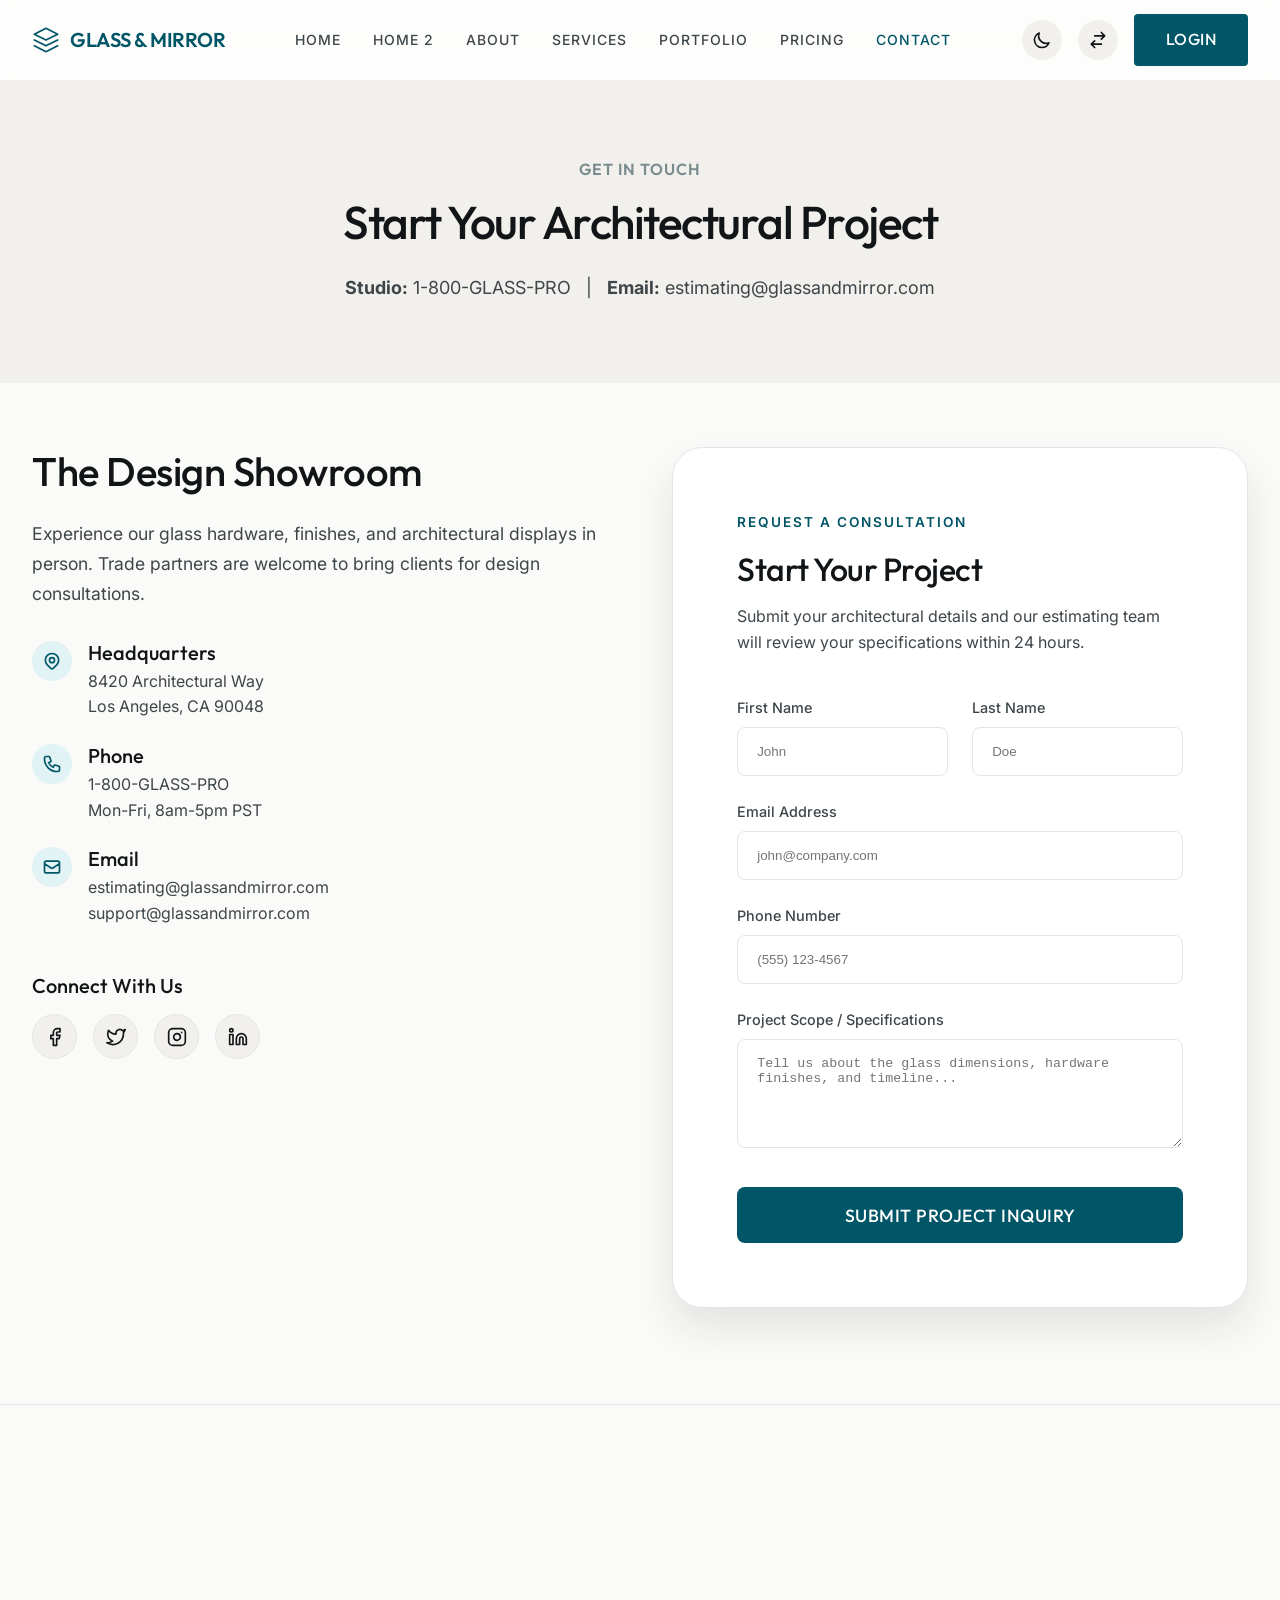
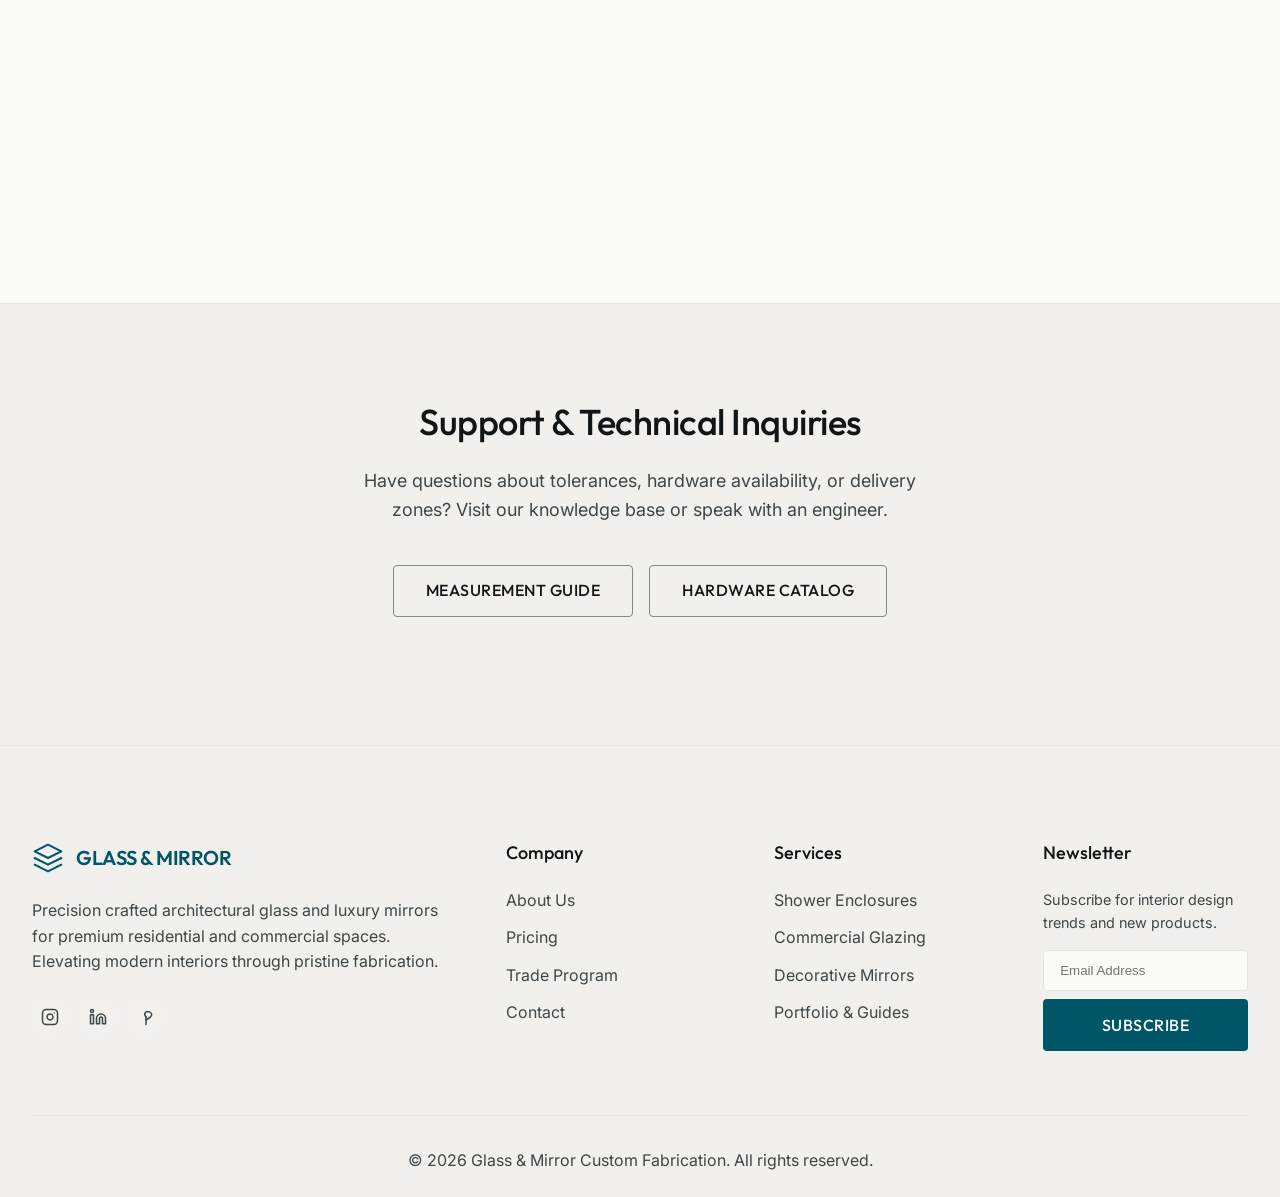
==== commit 33398640: "2nd commit" ====
--- a/contact.html
+++ b/contact.html
@@ -101,14 +101,17 @@
                     <div>
                         <h5 style="color: var(--text-primary); margin-bottom: 1rem;">Connect With Us</h5>
                         <div class="social-links" style="display: flex; gap: 1rem;">
-                            <a href="#" style="width: 45px; height: 45px; border-radius: 50%; border: 1px solid var(--border-color); display: flex; align-items: center; justify-content: center; color: var(--text-primary); transition: 0.3s;" onmouseover="this.style.background='var(--accent-premium)'; this.style.borderColor='var(--accent-premium)'; this.style.color='#fff';" onmouseout="this.style.background='transparent'; this.style.borderColor='var(--border-color)'; this.style.color='var(--text-primary)';">
+                            <a href="#" class="social-icon-box" aria-label="Facebook">
+                                <svg width="20" height="20" fill="none" stroke="currentColor" stroke-width="2" stroke-linecap="round" stroke-linejoin="round" viewBox="0 0 24 24"><path d="M18 2h-3a5 5 0 00-5 5v3H7v4h3v8h4v-8h3l1-4h-4V7a1 1 0 011-1h3z"></path></svg>
+                            </a>
+                            <a href="#" class="social-icon-box" aria-label="Twitter">
+                                <svg width="20" height="20" fill="none" stroke="currentColor" stroke-width="2" stroke-linecap="round" stroke-linejoin="round" viewBox="0 0 24 24"><path d="M23 3a10.9 10.9 0 01-3.14 1.53 4.48 4.48 0 00-7.86 3v1A10.66 10.66 0 013 4s-4 9 5 13a11.64 11.64 0 01-7 2c9 5 20 0 20-11.5a4.5 4.5 0 00-.08-.83A7.72 7.72 0 0023 3z"></path></svg>
+                            </a>
+                            <a href="#" class="social-icon-box" aria-label="Instagram">
                                 <svg width="20" height="20" fill="none" stroke="currentColor" stroke-width="2" stroke-linecap="round" stroke-linejoin="round" viewBox="0 0 24 24"><rect x="2" y="2" width="20" height="20" rx="5" ry="5"></rect><path d="M16 11.37A4 4 0 1112.63 8 4 4 0 0116 11.37z"></path><line x1="17.5" y1="6.5" x2="17.51" y2="6.5"></line></svg>
                             </a>
-                            <a href="#" style="width: 45px; height: 45px; border-radius: 50%; border: 1px solid var(--border-color); display: flex; align-items: center; justify-content: center; color: var(--text-primary); transition: 0.3s;" onmouseover="this.style.background='var(--accent-premium)'; this.style.borderColor='var(--accent-premium)'; this.style.color='#fff';" onmouseout="this.style.background='transparent'; this.style.borderColor='var(--border-color)'; this.style.color='var(--text-primary)';">
+                            <a href="#" class="social-icon-box" aria-label="LinkedIn">
                                 <svg width="20" height="20" fill="none" stroke="currentColor" stroke-width="2" stroke-linecap="round" stroke-linejoin="round" viewBox="0 0 24 24"><path d="M16 8a6 6 0 016 6v7h-4v-7a2 2 0 00-2-2 2 2 0 00-2 2v7h-4v-7a6 6 0 016-6z"></path><rect x="2" y="9" width="4" height="12"></rect><circle cx="4" cy="4" r="2"></circle></svg>
-                            </a>
-                            <a href="#" style="width: 45px; height: 45px; border-radius: 50%; border: 1px solid var(--border-color); display: flex; align-items: center; justify-content: center; color: var(--text-primary); transition: 0.3s;" onmouseover="this.style.background='var(--accent-premium)'; this.style.borderColor='var(--accent-premium)'; this.style.color='#fff';" onmouseout="this.style.background='transparent'; this.style.borderColor='var(--border-color)'; this.style.color='var(--text-primary)';">
-                                <svg width="20" height="20" fill="none" stroke="currentColor" stroke-width="2" stroke-linecap="round" stroke-linejoin="round" viewBox="0 0 24 24"><line x1="12" y1="12" x2="12" y2="22"></line><path d="M12 12c-4-4 0-10 6-6s-6 10-6 10"></path></svg>
                             </a>
                         </div>
                     </div>
@@ -165,7 +168,7 @@
         <div class="container reveal">
             <h2 style="margin-bottom: 1.5rem;">Support & Technical Inquiries</h2>
             <p class="text-large" style="max-width: 600px; margin: 0 auto 2.5rem;">Have questions about tolerances, hardware availability, or delivery zones? Visit our knowledge base or speak with an engineer.</p>
-            <div class="flex-center" style="gap: 1rem;">
+            <div class="flex-center" style="gap: 1rem; flex-wrap: wrap; padding-bottom: 2rem;">
                 <a href="portfolio.html" class="btn btn-secondary">Measurement Guide</a>
                 <a href="#" class="btn btn-secondary">Hardware Catalog</a>
             </div>
--- a/assets/css/style.css
+++ b/assets/css/style.css
@@ -249,6 +249,7 @@
     font-weight: 500;
     text-transform: uppercase;
     letter-spacing: 1px;
+    white-space: nowrap;
 }
 
 .nav-link:hover, .nav-link.active {
@@ -528,11 +529,13 @@
 
 .footer-brand {
     font-family: 'Outfit', sans-serif;
-    font-size: 1.5rem;
+    font-size: 1.25rem;
     font-weight: 600;
     color: var(--accent-premium);
     margin-bottom: 1.5rem;
     display: block;
+    letter-spacing: -0.5px;
+    text-transform: uppercase;
 }
 
 .footer p {
@@ -610,6 +613,16 @@
 @media (max-width: 1024px) {
     .grid-4 { grid-template-columns: repeat(2, 1fr); }
     .grid-3 { grid-template-columns: repeat(2, 1fr); }
+    
+    .process-step h3 {
+        min-height: 3.5rem;
+    }
+    
+    .grid-3 > *:last-child:nth-child(odd) {
+        grid-column: 1 / -1;
+        justify-self: center;
+        width: calc(50% - 1rem);
+    }
     
     .nav-links {
         display: flex;
@@ -702,6 +715,11 @@
     
     .grid-2, .grid-3, .grid-4 { 
         grid-template-columns: 1fr; 
+    }
+    
+    .grid-3 > *:last-child:nth-child(odd) {
+        grid-column: auto;
+        width: 100%;
     }
     
     .hero-buttons {
@@ -1565,35 +1583,42 @@
 .btn-text {
     display: inline-flex;
     align-items: center;
-    gap: 0.5rem;
-    color: #00B4D8;
+    justify-content: center;
+    height: 52px;
+    padding: 0 2rem;
+    border-radius: 4px;
+    font-family: 'Outfit', sans-serif;
+    font-size: 1rem;
+    font-weight: 500;
+    text-transform: uppercase;
+    letter-spacing: 0.5px;
+    cursor: pointer;
+    transition: var(--transition-smooth);
+    border: none;
+    outline: none;
+    background-color: var(--accent-premium);
+    color: #ffffff;
     text-decoration: none;
-    font-weight: 600;
-    font-size: 1.1rem;
-    position: relative;
+    width: fit-content;
 }
 
 .btn-text::after {
-    content: '';
-    position: absolute;
-    bottom: -5px;
-    left: 0;
-    width: 0;
-    height: 2px;
-    background: #00B4D8;
-    transition: width 0.3s ease;
-}
-
-.btn-text:hover::after {
-    width: 100%;
+    display: none;
+}
+
+.btn-text:hover {
+    background-color: #003642;
+    color: #ffffff;
+    transform: translateY(-2px);
+    box-shadow: 0 10px 20px rgba(0, 85, 102, 0.3);
 }
 
 .btn-text svg {
-    transition: transform 0.3s ease;
+    display: none;
 }
 
 .btn-text:hover svg {
-    transform: translateX(5px);
+    display: none;
 }
 
 /* =========================================
@@ -1887,16 +1912,34 @@
 .explore-link {
     display: inline-flex;
     align-items: center;
-    gap: 0.5rem;
-    color: #00B4D8;
-    font-weight: 600;
-    font-size: 0.9rem;
+    justify-content: center;
+    height: 52px;
+    padding: 0 2rem;
+    border-radius: 4px;
+    font-family: 'Outfit', sans-serif;
+    font-size: 1rem;
+    font-weight: 500;
     text-transform: uppercase;
-    letter-spacing: 1px;
+    letter-spacing: 0.5px;
+    cursor: pointer;
+    transition: var(--transition-smooth);
+    border: none;
+    outline: none;
+    background-color: var(--accent-premium);
+    color: #ffffff;
+    text-decoration: none;
+    width: fit-content;
+}
+
+.explore-link:hover {
+    background-color: #003642;
+    color: #ffffff;
+    transform: translateY(-2px);
+    box-shadow: 0 10px 20px rgba(0, 85, 102, 0.3);
 }
 
 .explore-link svg {
-    transition: transform 0.3s ease;
+    display: none;
 }
 
 /* Hover Effects */
@@ -1918,7 +1961,7 @@
 }
 
 .service-glass-card:hover .explore-link svg {
-    transform: translateX(5px);
+    display: none;
 }
 
 @media (max-width: 1024px) {
@@ -1958,17 +2001,17 @@
 .diagonal-grid {
     display: grid;
     grid-template-columns: 1.2fr 1fr;
-    gap: 0;
+    gap: 4rem;
     align-items: center;
 }
 
 .diagonal-image-wrapper {
     position: relative;
     height: 700px;
-    clip-path: polygon(0 0, 100% 0, 85% 100%, 0% 100%);
     box-shadow: var(--shadow-hover);
     z-index: 1;
     overflow: hidden;
+    border-radius: 24px;
 }
 
 .diagonal-image-wrapper img {
@@ -1983,8 +2026,8 @@
 }
 
 .diagonal-content {
-    padding: 4rem 4rem 4rem 0;
-    margin-left: -10%;
+    padding: 4rem;
+    margin-left: 0;
     z-index: 2;
     background: var(--glass-bg);
     backdrop-filter: blur(20px);
@@ -1992,7 +2035,6 @@
     border: 1px solid var(--border-color);
     border-radius: 24px;
     box-shadow: var(--shadow-soft);
-    padding: 4rem;
 }
 
 /* Spotlight Vanity */
@@ -2141,7 +2183,7 @@
 }
 .reveal-diagonal.active {
     opacity: 1;
-    clip-path: polygon(0 0, 100% 0, 85% 100%, 0% 100%);
+    clip-path: polygon(0 0, 100% 0, 100% 100%, 0% 100%);
 }
 
 .reveal-glow {
@@ -2414,3 +2456,27 @@
     color: var(--text-secondary);
     line-height: 1.7;
 }
+
+/* =========================================
+   SOCIAL MEDIA ICONS
+   ========================================= */
+.social-icon-box {
+    width: 45px;
+    height: 45px;
+    border-radius: 50%;
+    background: var(--bg-secondary);
+    display: flex;
+    align-items: center;
+    justify-content: center;
+    color: var(--text-primary);
+    transition: all 0.3s ease;
+    border: 1px solid var(--border-color);
+}
+
+.social-icon-box:hover {
+    background: var(--accent-primary);
+    border-color: var(--accent-primary);
+    color: #fff;
+    transform: translateY(-3px);
+    box-shadow: 0 5px 15px rgba(0, 180, 216, 0.3);
+}
--- a/assets/css/rtl.css
+++ b/assets/css/rtl.css
@@ -20,3 +20,18 @@
 html[dir="rtl"] .card-body {
     text-align: right;
 }
+
+html[dir="rtl"] .brand svg,
+html[dir="rtl"] .auth-logo svg {
+    margin-right: 0 !important;
+    margin-left: 10px !important;
+}
+
+html[dir="rtl"] .footer-brand svg {
+    margin-right: 0 !important;
+    margin-left: 12px !important;
+}
+
+html[dir="rtl"] .fixed-toggles {
+    justify-content: flex-start;
+}
